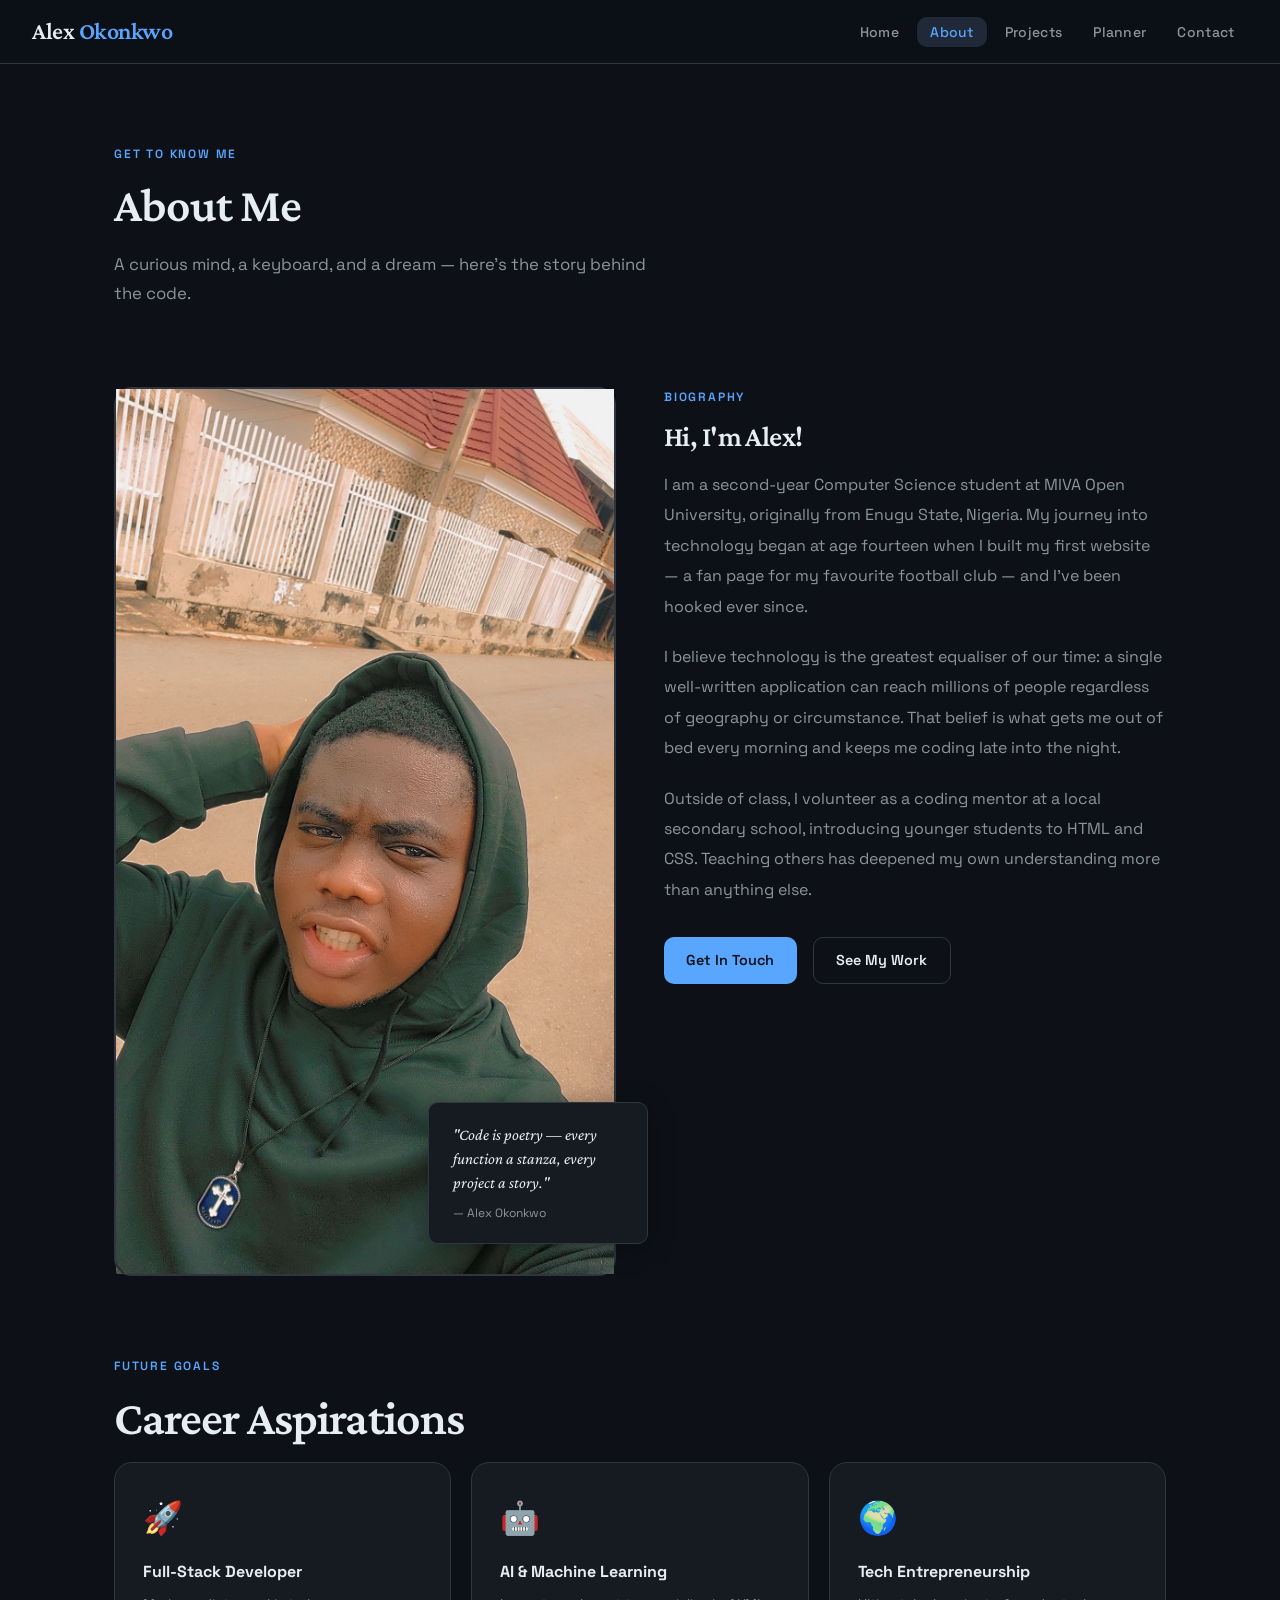
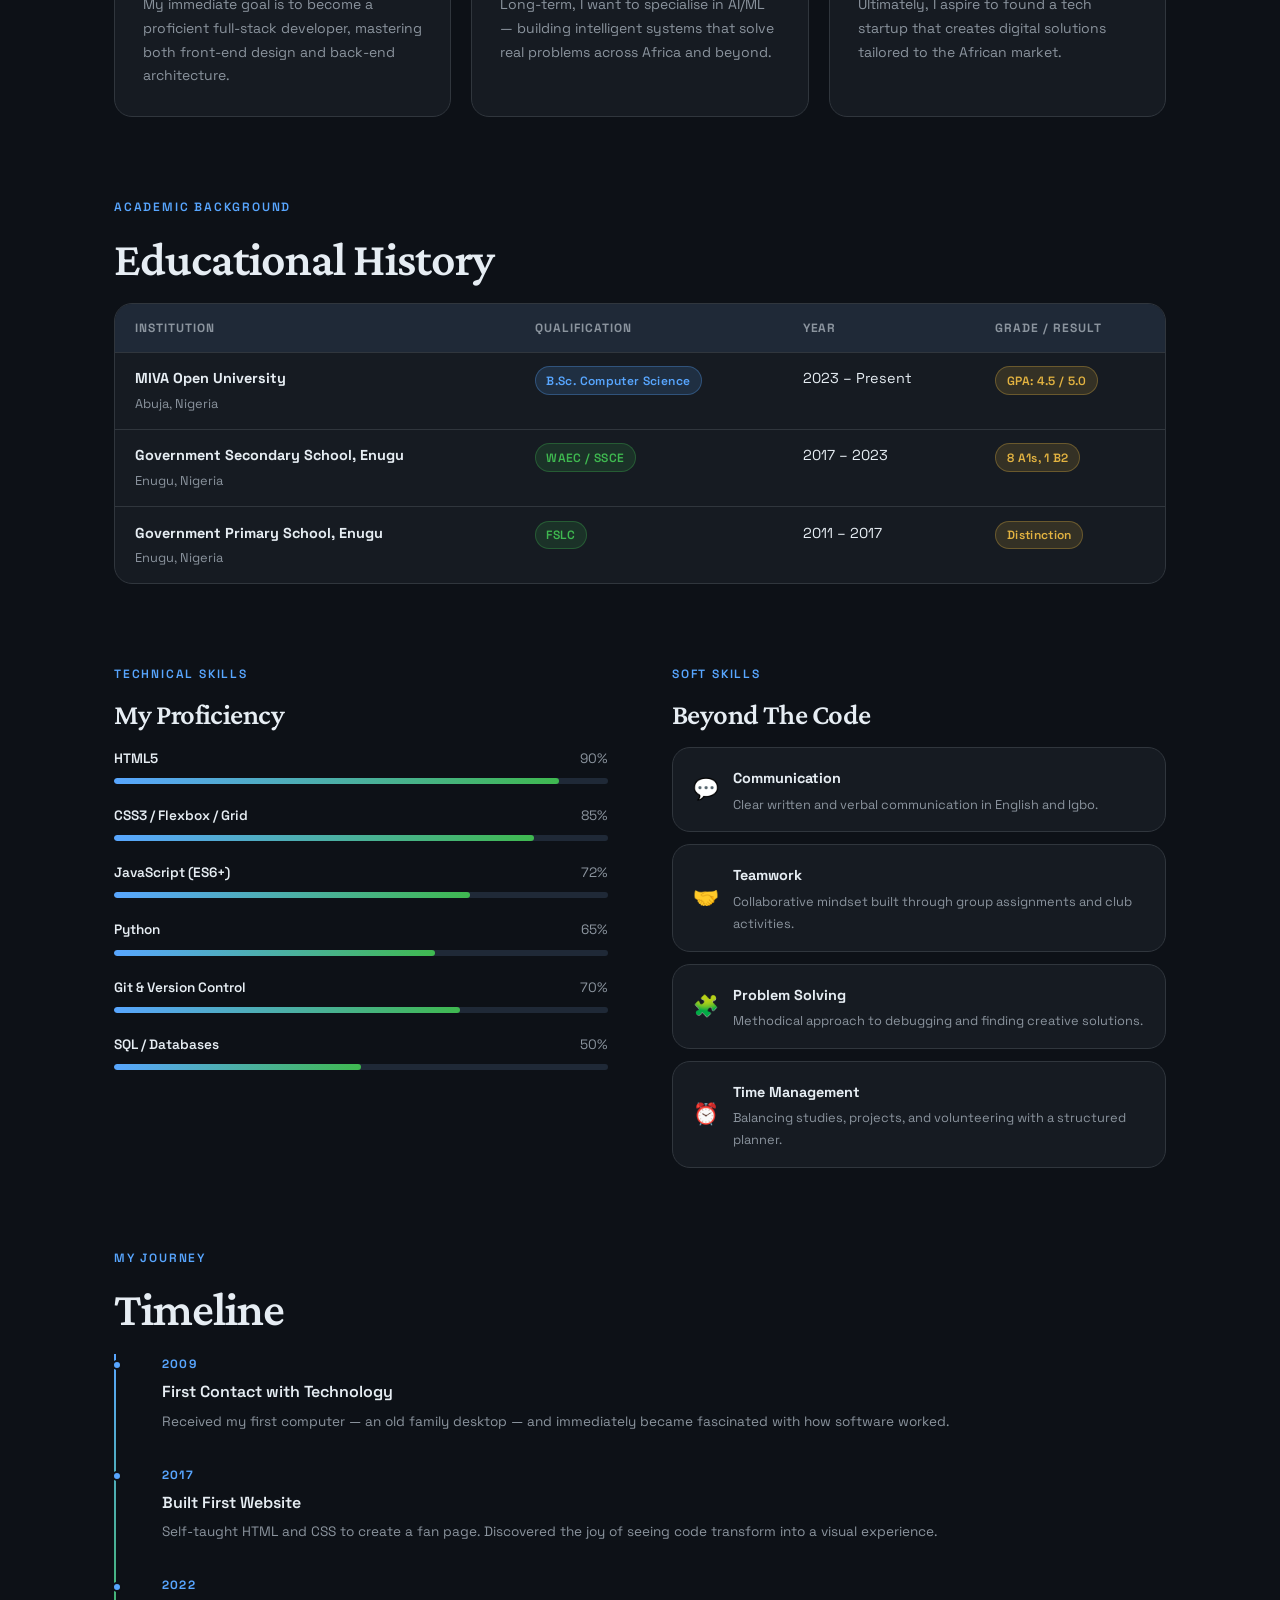
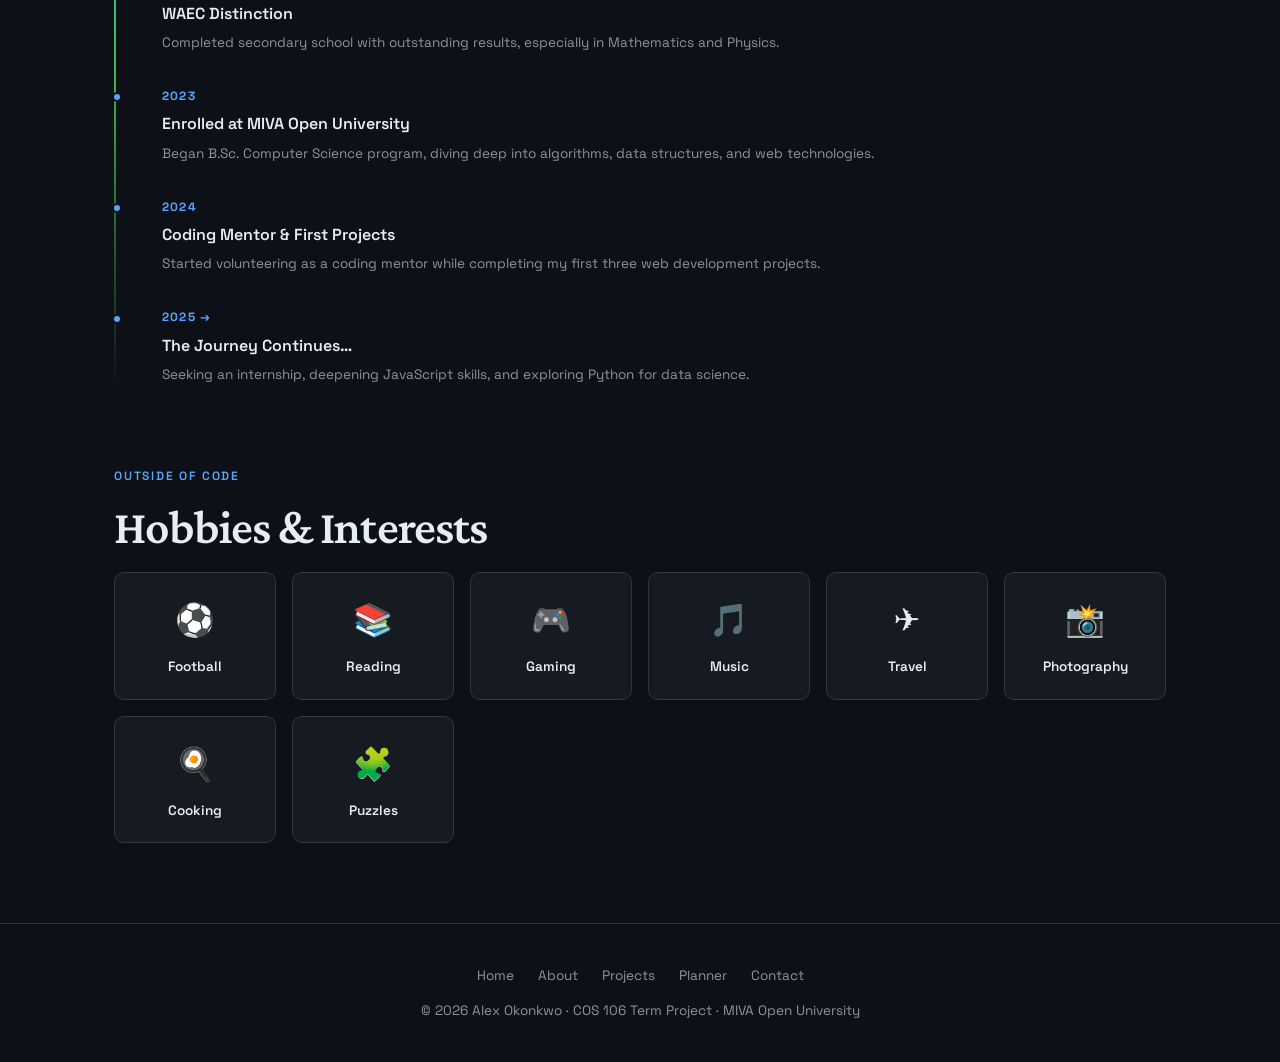
==== about.html @ 4e995a00 "Add files via upload" ====
<!DOCTYPE html>
<html lang="en">
<head>
  <meta charset="UTF-8" />
  <meta name="viewport" content="width=device-width, initial-scale=1.0" />
  <title>About Me — Alex Okonkwo</title>
  <link rel="stylesheet" href="css/style.css" />
</head>
<body>

  <!-- NAVIGATION -->
  <nav class="navbar">
    <a class="nav-logo" href="index.html">Alex <span>Okonkwo</span></a>
    <ul class="nav-links">
      <li><a href="index.html">Home</a></li>
      <li><a href="about.html">About</a></li>
      <li><a href="projects.html">Projects</a></li>
      <li><a href="planner.html">Planner</a></li>
      <li><a href="contact.html">Contact</a></li>
    </ul>
    <button class="hamburger" aria-label="Toggle menu">
      <span></span><span></span><span></span>
    </button>
  </nav>

  <main>
    <!-- HERO BANNER -->
    <section class="section" style="padding-bottom:2rem">
      <div class="container">
        <p class="section-label">Get To Know Me</p>
        <h1 class="section-title">About Me</h1>
        <p class="section-subtitle">
          A curious mind, a keyboard, and a dream — here's the story behind the code.
        </p>
      </div>
    </section>

    <!-- BIO + PHOTO -->
    <section class="section" style="padding-top:0">
      <div class="container">
        <div class="about-grid">
          <!-- Photo col -->
          <div class="about-photo-col">
            <div class="about-photo-placeholder" role="img" aria-label="Alex Okonkwo">
              <img src="profile.jpeg" alt="">
            </div>
            <div class="about-quote">
              <blockquote>
                "Code is poetry — every function a stanza, every project a story."
              </blockquote>
              <cite>— Alex Okonkwo</cite>
            </div>
          </div>

          <!-- Text col -->
          <div>
            <p class="section-label">Biography</p>
            <h2 class="section-title" style="font-size:1.8rem">Hi, I'm Alex!</h2>
            <p style="color:var(--muted);line-height:1.9;margin-bottom:1.25rem">
              I am a second-year Computer Science student at MIVA Open University, 
              originally from Enugu State, Nigeria. My journey into technology began at 
              age fourteen when I built my first website — a fan page for my favourite 
              football club — and I've been hooked ever since.
            </p>
            <p style="color:var(--muted);line-height:1.9;margin-bottom:1.25rem">
              I believe technology is the greatest equaliser of our time: a single 
              well-written application can reach millions of people regardless of 
              geography or circumstance. That belief is what gets me out of bed every 
              morning and keeps me coding late into the night.
            </p>
            <p style="color:var(--muted);line-height:1.9;margin-bottom:2rem">
              Outside of class, I volunteer as a coding mentor at a local secondary 
              school, introducing younger students to HTML and CSS. Teaching others has 
              deepened my own understanding more than anything else.
            </p>

            <div style="display:flex;gap:1rem;flex-wrap:wrap">
              <a href="contact.html" class="btn btn-primary">Get In Touch</a>
              <a href="projects.html" class="btn btn-outline">See My Work</a>
            </div>
          </div>
        </div>
      </div>
    </section>

    <!-- CAREER ASPIRATIONS -->
    <section class="section" style="padding-top:0">
      <div class="container">
        <p class="section-label">Future Goals</p>
        <h2 class="section-title">Career Aspirations</h2>
        <div style="display:grid;grid-template-columns:repeat(auto-fill,minmax(280px,1fr));gap:1.25rem">
          <div class="card">
            <div style="font-size:2rem;margin-bottom:0.75rem">🚀</div>
            <h3 style="font-size:1rem;font-weight:700;margin-bottom:0.5rem">Full-Stack Developer</h3>
            <p style="font-size:0.875rem;color:var(--muted)">
              My immediate goal is to become a proficient full-stack developer, 
              mastering both front-end design and back-end architecture.
            </p>
          </div>
          <div class="card">
            <div style="font-size:2rem;margin-bottom:0.75rem">🤖</div>
            <h3 style="font-size:1rem;font-weight:700;margin-bottom:0.5rem">AI & Machine Learning</h3>
            <p style="font-size:0.875rem;color:var(--muted)">
              Long-term, I want to specialise in AI/ML — building intelligent systems 
              that solve real problems across Africa and beyond.
            </p>
          </div>
          <div class="card">
            <div style="font-size:2rem;margin-bottom:0.75rem">🌍</div>
            <h3 style="font-size:1rem;font-weight:700;margin-bottom:0.5rem">Tech Entrepreneurship</h3>
            <p style="font-size:0.875rem;color:var(--muted)">
              Ultimately, I aspire to found a tech startup that creates 
              digital solutions tailored to the African market.
            </p>
          </div>
        </div>
      </div>
    </section>

    <!-- EDUCATION TABLE -->
    <section class="section" style="padding-top:0">
      <div class="container">
        <p class="section-label">Academic Background</p>
        <h2 class="section-title">Educational History</h2>
        <div style="background:var(--surface);border:1px solid var(--border);border-radius:var(--radius-lg);overflow:hidden">
          <table class="edu-table">
            <thead>
              <tr>
                <th>Institution</th>
                <th>Qualification</th>
                <th>Year</th>
                <th>Grade / Result</th>
              </tr>
            </thead>
            <tbody>
              <tr>
                <td>
                  <strong>MIVA Open University</strong><br>
                  <span style="font-size:0.8rem;color:var(--muted)">Abuja, Nigeria</span>
                </td>
                <td>
                  <span class="badge badge-blue">B.Sc. Computer Science</span>
                </td>
                <td>2023 – Present</td>
                <td>
                  <span class="badge badge-gold">GPA: 4.5 / 5.0</span>
                </td>
              </tr>
              <tr>
                <td>
                  <strong>Government Secondary School, Enugu</strong><br>
                  <span style="font-size:0.8rem;color:var(--muted)">Enugu, Nigeria</span>
                </td>
                <td>
                  <span class="badge badge-green">WAEC / SSCE</span>
                </td>
                <td>2017 – 2023</td>
                <td>
                  <span class="badge badge-gold">8 A1s, 1 B2</span>
                </td>
              </tr>
              <tr>
                <td>
                  <strong>Government Primary School, Enugu</strong><br>
                  <span style="font-size:0.8rem;color:var(--muted)">Enugu, Nigeria</span>
                </td>
                <td>
                  <span class="badge badge-green">FSLC</span>
                </td>
                <td>2011 – 2017</td>
                <td>
                  <span class="badge badge-gold">Distinction</span>
                </td>
              </tr>
            </tbody>
          </table>
        </div>
      </div>
    </section>

    <!-- SKILLS WITH BARS -->
    <section class="section" style="padding-top:0">
      <div class="container">
        <div style="display:grid;grid-template-columns:1fr 1fr;gap:4rem;align-items:start">
          <div>
            <p class="section-label">Technical Skills</p>
            <h2 class="section-title" style="font-size:1.8rem">My Proficiency</h2>
            <div class="skill-bar-list">
              <div class="skill-bar-item">
                <label>HTML5 <span>90%</span></label>
                <div class="bar-track"><div class="bar-fill" style="width:90%"></div></div>
              </div>
              <div class="skill-bar-item">
                <label>CSS3 / Flexbox / Grid <span>85%</span></label>
                <div class="bar-track"><div class="bar-fill" style="width:85%"></div></div>
              </div>
              <div class="skill-bar-item">
                <label>JavaScript (ES6+) <span>72%</span></label>
                <div class="bar-track"><div class="bar-fill" style="width:72%"></div></div>
              </div>
              <div class="skill-bar-item">
                <label>Python <span>65%</span></label>
                <div class="bar-track"><div class="bar-fill" style="width:65%"></div></div>
              </div>
              <div class="skill-bar-item">
                <label>Git & Version Control <span>70%</span></label>
                <div class="bar-track"><div class="bar-fill" style="width:70%"></div></div>
              </div>
              <div class="skill-bar-item">
                <label>SQL / Databases <span>50%</span></label>
                <div class="bar-track"><div class="bar-fill" style="width:50%"></div></div>
              </div>
            </div>
          </div>

          <!-- Soft Skills -->
          <div>
            <p class="section-label">Soft Skills</p>
            <h2 class="section-title" style="font-size:1.8rem">Beyond The Code</h2>
            <ul style="display:flex;flex-direction:column;gap:0.75rem">
              <li class="card" style="padding:1rem 1.25rem;display:flex;align-items:center;gap:0.85rem">
                <span style="font-size:1.3rem">💬</span>
                <div>
                  <strong style="font-size:0.9rem">Communication</strong>
                  <p style="font-size:0.8rem;color:var(--muted);margin-top:0.15rem">Clear written and verbal communication in English and Igbo.</p>
                </div>
              </li>
              <li class="card" style="padding:1rem 1.25rem;display:flex;align-items:center;gap:0.85rem">
                <span style="font-size:1.3rem">🤝</span>
                <div>
                  <strong style="font-size:0.9rem">Teamwork</strong>
                  <p style="font-size:0.8rem;color:var(--muted);margin-top:0.15rem">Collaborative mindset built through group assignments and club activities.</p>
                </div>
              </li>
              <li class="card" style="padding:1rem 1.25rem;display:flex;align-items:center;gap:0.85rem">
                <span style="font-size:1.3rem">🧩</span>
                <div>
                  <strong style="font-size:0.9rem">Problem Solving</strong>
                  <p style="font-size:0.8rem;color:var(--muted);margin-top:0.15rem">Methodical approach to debugging and finding creative solutions.</p>
                </div>
              </li>
              <li class="card" style="padding:1rem 1.25rem;display:flex;align-items:center;gap:0.85rem">
                <span style="font-size:1.3rem">⏰</span>
                <div>
                  <strong style="font-size:0.9rem">Time Management</strong>
                  <p style="font-size:0.8rem;color:var(--muted);margin-top:0.15rem">Balancing studies, projects, and volunteering with a structured planner.</p>
                </div>
              </li>
            </ul>
          </div>
        </div>
      </div>
    </section>

    <!-- TIMELINE -->
    <section class="section" style="padding-top:0">
      <div class="container">
        <p class="section-label">My Journey</p>
        <h2 class="section-title">Timeline</h2>
        <div class="timeline">
          <div class="timeline-item">
            <div class="timeline-year">2009</div>
            <div class="timeline-title">First Contact with Technology</div>
            <div class="timeline-sub">Received my first computer — an old family desktop — and immediately became fascinated with how software worked.</div>
          </div>
          <div class="timeline-item">
            <div class="timeline-year">2017</div>
            <div class="timeline-title">Built First Website</div>
            <div class="timeline-sub">Self-taught HTML and CSS to create a fan page. Discovered the joy of seeing code transform into a visual experience.</div>
          </div>
          <div class="timeline-item">
            <div class="timeline-year">2022</div>
            <div class="timeline-title">WAEC Distinction</div>
            <div class="timeline-sub">Completed secondary school with outstanding results, especially in Mathematics and Physics.</div>
          </div>
          <div class="timeline-item">
            <div class="timeline-year">2023</div>
            <div class="timeline-title">Enrolled at MIVA Open University</div>
            <div class="timeline-sub">Began B.Sc. Computer Science program, diving deep into algorithms, data structures, and web technologies.</div>
          </div>
          <div class="timeline-item">
            <div class="timeline-year">2024</div>
            <div class="timeline-title">Coding Mentor & First Projects</div>
            <div class="timeline-sub">Started volunteering as a coding mentor while completing my first three web development projects.</div>
          </div>
          <div class="timeline-item" style="padding-bottom:0">
            <div class="timeline-year">2025 →</div>
            <div class="timeline-title">The Journey Continues…</div>
            <div class="timeline-sub">Seeking an internship, deepening JavaScript skills, and exploring Python for data science.</div>
          </div>
        </div>
      </div>
    </section>

    <!-- HOBBIES -->
    <section class="section" style="padding-top:0">
      <div class="container">
        <p class="section-label">Outside of Code</p>
        <h2 class="section-title">Hobbies & Interests</h2>
        <div class="interests-grid">
          <div class="interest-card"><div class="icon">⚽</div><div class="name">Football</div></div>
          <div class="interest-card"><div class="icon">📚</div><div class="name">Reading</div></div>
          <div class="interest-card"><div class="icon">🎮</div><div class="name">Gaming</div></div>
          <div class="interest-card"><div class="icon">🎵</div><div class="name">Music</div></div>
          <div class="interest-card"><div class="icon">✈️</div><div class="name">Travel</div></div>
          <div class="interest-card"><div class="icon">📸</div><div class="name">Photography</div></div>
          <div class="interest-card"><div class="icon">🍳</div><div class="name">Cooking</div></div>
          <div class="interest-card"><div class="icon">🧩</div><div class="name">Puzzles</div></div>
        </div>
      </div>
    </section>
  </main>

  <footer>
    <div class="container">
      <div class="footer-inner">
        <div class="footer-links">
          <a href="index.html">Home</a>
          <a href="about.html">About</a>
          <a href="projects.html">Projects</a>
          <a href="planner.html">Planner</a>
          <a href="contact.html">Contact</a>
        </div>
        <p>© <span class="year"></span> Alex Okonkwo · COS 106 Term Project · MIVA Open University</p>
      </div>
    </div>
  </footer>

  <script src="js/main.js"></script>
</body>
</html>
---- css/style.css ----
/* =============================================
   ROOT VARIABLES & RESET
   ============================================= */
@import url('https://fonts.googleapis.com/css2?family=Space+Grotesk:wght@300;400;500;600;700&family=Crimson+Pro:ital,wght@0,300;0,400;0,600;1,400&display=swap');

:root {
  --bg:        #0D1117;
  --surface:   #161B22;
  --surface2:  #1F2937;
  --border:    #30363D;
  --accent:    #58A6FF;
  --accent2:   #3FB950;
  --gold:      #E3B341;
  --text:      #E6EDF3;
  --muted:     #8B949E;
  --danger:    #F85149;

  --ff-display: 'Crimson Pro', Georgia, serif;
  --ff-body:    'Space Grotesk', system-ui, sans-serif;

  --radius:    10px;
  --radius-lg: 18px;
  --shadow:    0 4px 24px rgba(0,0,0,0.4);
  --transition: 0.25s ease;
}

*, *::before, *::after { box-sizing: border-box; margin: 0; padding: 0; }

html { scroll-behavior: smooth; }

body {
  background: var(--bg);
  color: var(--text);
  font-family: var(--ff-body);
  font-size: 16px;
  line-height: 1.7;
  min-height: 100vh;
}

img { max-width: 100%; display: block; }
a { color: var(--accent); text-decoration: none; transition: color var(--transition); }
a:hover { color: var(--gold); }
ul { list-style: none; }

/* =============================================
   NAVIGATION
   ============================================= */
.navbar {
  position: fixed;
  top: 0; left: 0; right: 0;
  z-index: 1000;
  background: rgba(13, 17, 23, 0.92);
  backdrop-filter: blur(12px);
  border-bottom: 1px solid var(--border);
  padding: 0 2rem;
  height: 64px;
  display: flex;
  align-items: center;
  justify-content: space-between;
}

.nav-logo {
  font-family: var(--ff-display);
  font-size: 1.5rem;
  font-weight: 600;
  color: var(--text);
  letter-spacing: -0.02em;
}

.nav-logo span { color: var(--accent); }

.nav-links {
  display: flex;
  gap: 0.25rem;
  align-items: center;
}

.nav-links a {
  color: var(--muted);
  font-size: 0.875rem;
  font-weight: 500;
  padding: 0.4rem 0.85rem;
  border-radius: var(--radius);
  transition: all var(--transition);
  letter-spacing: 0.02em;
}

.nav-links a:hover,
.nav-links a.active {
  color: var(--text);
  background: var(--surface2);
}

.nav-links a.active { color: var(--accent); }

/* Hamburger */
.hamburger {
  display: none;
  flex-direction: column;
  gap: 5px;
  cursor: pointer;
  padding: 4px;
  background: none;
  border: none;
}

.hamburger span {
  display: block;
  width: 24px;
  height: 2px;
  background: var(--text);
  border-radius: 2px;
  transition: all var(--transition);
}

.hamburger.open span:nth-child(1) { transform: translateY(7px) rotate(45deg); }
.hamburger.open span:nth-child(2) { opacity: 0; }
.hamburger.open span:nth-child(3) { transform: translateY(-7px) rotate(-45deg); }

/* =============================================
   LAYOUT UTILITIES
   ============================================= */
main { padding-top: 64px; }

.container {
  max-width: 1100px;
  margin: 0 auto;
  padding: 0 1.5rem;
}

.section {
  padding: 5rem 0;
}

.section-label {
  font-size: 0.75rem;
  font-weight: 600;
  letter-spacing: 0.15em;
  text-transform: uppercase;
  color: var(--accent);
  margin-bottom: 0.75rem;
}

.section-title {
  font-family: var(--ff-display);
  font-size: clamp(2rem, 4vw, 3rem);
  font-weight: 600;
  line-height: 1.2;
  letter-spacing: -0.02em;
  color: var(--text);
  margin-bottom: 1rem;
}

.section-subtitle {
  color: var(--muted);
  font-size: 1.05rem;
  max-width: 560px;
  margin-bottom: 3rem;
}

/* Cards */
.card {
  background: var(--surface);
  border: 1px solid var(--border);
  border-radius: var(--radius-lg);
  padding: 1.75rem;
  transition: border-color var(--transition), transform var(--transition), box-shadow var(--transition);
}

.card:hover {
  border-color: var(--accent);
  transform: translateY(-3px);
  box-shadow: var(--shadow);
}

/* Buttons */
.btn {
  display: inline-flex;
  align-items: center;
  gap: 0.5rem;
  padding: 0.65rem 1.4rem;
  border-radius: var(--radius);
  font-family: var(--ff-body);
  font-size: 0.9rem;
  font-weight: 600;
  cursor: pointer;
  border: none;
  transition: all var(--transition);
  text-decoration: none;
}

.btn-primary {
  background: var(--accent);
  color: #0D1117;
}

.btn-primary:hover {
  background: #79B8FF;
  color: #0D1117;
  transform: translateY(-2px);
}

.btn-outline {
  background: transparent;
  color: var(--text);
  border: 1px solid var(--border);
}

.btn-outline:hover {
  border-color: var(--accent);
  color: var(--accent);
  transform: translateY(-2px);
}

/* Badges */
.badge {
  display: inline-block;
  padding: 0.2rem 0.65rem;
  border-radius: 99px;
  font-size: 0.75rem;
  font-weight: 600;
  letter-spacing: 0.03em;
}

.badge-blue { background: rgba(88,166,255,0.15); color: var(--accent); border: 1px solid rgba(88,166,255,0.3); }
.badge-green { background: rgba(63,185,80,0.15); color: var(--accent2); border: 1px solid rgba(63,185,80,0.3); }
.badge-gold { background: rgba(227,179,65,0.15); color: var(--gold); border: 1px solid rgba(227,179,65,0.3); }

/* =============================================
   HOME PAGE — HERO
   ============================================= */
.hero {
  min-height: calc(100vh - 64px);
  display: flex;
  align-items: center;
  position: relative;
  overflow: hidden;
}

.hero::before {
  content: '';
  position: absolute;
  top: -200px; right: -200px;
  width: 600px; height: 600px;
  background: radial-gradient(circle, rgba(88,166,255,0.08) 0%, transparent 70%);
  pointer-events: none;
}

.hero::after {
  content: '';
  position: absolute;
  bottom: -100px; left: -100px;
  width: 400px; height: 400px;
  background: radial-gradient(circle, rgba(63,185,80,0.06) 0%, transparent 70%);
  pointer-events: none;
}

.hero-inner {
  display: grid;
  grid-template-columns: 1fr 340px;
  gap: 4rem;
  align-items: center;
  width: 100%;
}

.hero-eyebrow {
  display: inline-flex;
  align-items: center;
  gap: 0.5rem;
  font-size: 0.8rem;
  font-weight: 600;
  letter-spacing: 0.1em;
  text-transform: uppercase;
  color: var(--accent2);
  margin-bottom: 1.25rem;
}

.hero-eyebrow::before {
  content: '';
  display: block;
  width: 20px; height: 2px;
  background: var(--accent2);
}

.hero h1 {
  font-family: var(--ff-display);
  font-size: clamp(2.8rem, 5.5vw, 4.5rem);
  font-weight: 600;
  line-height: 1.1;
  letter-spacing: -0.03em;
  margin-bottom: 1rem;
}

.hero h1 em {
  font-style: italic;
  color: var(--accent);
}

.hero-bio {
  color: var(--muted);
  font-size: 1.05rem;
  max-width: 480px;
  margin-bottom: 2rem;
  line-height: 1.8;
}

.hero-actions {
  display: flex;
  gap: 1rem;
  flex-wrap: wrap;
}

.hero-photo-wrap {
  position: relative;
}

.hero-photo {
  width: 100%;
  aspect-ratio: 3/4;
  object-fit: cover;
  border-radius: var(--radius-lg);
  border: 2px solid var(--border);
}

/* Placeholder avatar when no real photo */
.avatar-placeholder {
  width: 100%;
  aspect-ratio: 3/4;
  border-radius: var(--radius-lg);
  border: 2px solid var(--border);
  background: var(--surface);
  display: flex;
  flex-direction: column;
  align-items: center;
  justify-content: center;
  gap: 1rem;
  color: var(--muted);
  font-size: 0.85rem;
}

.avatar-placeholder svg {
  width: 80px; height: 80px;
  opacity: 0.4;
}

.hero-photo-badge {
  position: absolute;
  bottom: -1rem; left: -1rem;
  background: var(--surface);
  border: 1px solid var(--border);
  border-radius: var(--radius-lg);
  padding: 1rem 1.25rem;
  display: flex;
  align-items: center;
  gap: 0.75rem;
  box-shadow: var(--shadow);
}

.hero-photo-badge .stat-num {
  font-size: 1.4rem;
  font-weight: 700;
  color: var(--text);
  line-height: 1;
}

.hero-photo-badge .stat-label {
  font-size: 0.72rem;
  color: var(--muted);
  text-transform: uppercase;
  letter-spacing: 0.05em;
}

/* Stats row */
.hero-stats {
  display: flex;
  gap: 2.5rem;
  margin-top: 2.5rem;
  padding-top: 2.5rem;
  border-top: 1px solid var(--border);
}

.stat { display: flex; flex-direction: column; }
.stat-num { font-size: 1.8rem; font-weight: 700; color: var(--text); line-height: 1; }
.stat-label { font-size: 0.78rem; color: var(--muted); margin-top: 0.25rem; }

/* Scroll indicator */
.scroll-hint {
  position: absolute;
  bottom: 2rem;
  left: 50%;
  transform: translateX(-50%);
  display: flex;
  flex-direction: column;
  align-items: center;
  gap: 0.5rem;
  color: var(--muted);
  font-size: 0.72rem;
  letter-spacing: 0.1em;
  text-transform: uppercase;
  animation: bounce 2s ease-in-out infinite;
}

.scroll-hint::after {
  content: '';
  display: block;
  width: 1px; height: 40px;
  background: linear-gradient(to bottom, var(--muted), transparent);
}

@keyframes bounce {
  0%, 100% { transform: translateX(-50%) translateY(0); }
  50% { transform: translateX(-50%) translateY(6px); }
}

/* Skills preview on home */
.skills-grid {
  display: grid;
  grid-template-columns: repeat(auto-fill, minmax(140px, 1fr));
  gap: 1rem;
}

.skill-chip {
  background: var(--surface);
  border: 1px solid var(--border);
  border-radius: var(--radius);
  padding: 1rem;
  text-align: center;
  transition: all var(--transition);
}

.skill-chip:hover {
  border-color: var(--accent);
  background: var(--surface2);
}

.skill-chip .skill-icon { font-size: 1.6rem; margin-bottom: 0.5rem; }
.skill-chip .skill-name { font-size: 0.8rem; font-weight: 600; color: var(--text); }
.skill-chip .skill-level { font-size: 0.7rem; color: var(--muted); margin-top: 0.2rem; }

/* Progress bars */
.skill-bar-list { display: flex; flex-direction: column; gap: 1.25rem; }

.skill-bar-item label {
  display: flex;
  justify-content: space-between;
  font-size: 0.85rem;
  font-weight: 600;
  margin-bottom: 0.5rem;
  color: var(--text);
}

.skill-bar-item label span { color: var(--muted); font-weight: 400; }

.bar-track {
  height: 6px;
  background: var(--surface2);
  border-radius: 99px;
  overflow: hidden;
}

.bar-fill {
  height: 100%;
  border-radius: 99px;
  background: linear-gradient(90deg, var(--accent), var(--accent2));
  transform-origin: left;
  animation: growBar 1.2s ease forwards;
}

@keyframes growBar {
  from { transform: scaleX(0); }
  to { transform: scaleX(1); }
}

/* =============================================
   ABOUT PAGE
   ============================================= */
.about-grid {
  display: grid;
  grid-template-columns: 1fr 1fr;
  gap: 3rem;
  align-items: start;
}

.about-photo-col { position: relative; }

.about-photo {
  width: 100%;
  border-radius: var(--radius-lg);
  border: 2px solid var(--border);
  object-fit: cover;
  aspect-ratio: 4/5;
}

.about-photo-placeholder {
  width: 100%;
  aspect-ratio: 4/5;
  border-radius: var(--radius-lg);
  border: 2px solid var(--border);
  background: var(--surface);
  display: flex;
  flex-direction: column;
  align-items: center;
  justify-content: center;
  gap: 0.75rem;
  color: var(--muted);
  font-size: 0.85rem;
}

.about-quote {
  position: absolute;
  bottom: 2rem; right: -2rem;
  background: var(--surface);
  border: 1px solid var(--border);
  border-radius: var(--radius);
  padding: 1.25rem 1.5rem;
  max-width: 220px;
  box-shadow: var(--shadow);
}

.about-quote blockquote {
  font-family: var(--ff-display);
  font-style: italic;
  font-size: 1rem;
  color: var(--text);
  line-height: 1.5;
}

.about-quote cite {
  display: block;
  font-size: 0.75rem;
  color: var(--muted);
  margin-top: 0.5rem;
  font-style: normal;
}

/* Timeline */
.timeline { position: relative; padding-left: 1.5rem; }

.timeline::before {
  content: '';
  position: absolute;
  left: 0; top: 0; bottom: 0;
  width: 2px;
  background: linear-gradient(to bottom, var(--accent), var(--accent2), transparent);
}

.timeline-item {
  position: relative;
  padding-bottom: 2rem;
  padding-left: 1.5rem;
}

.timeline-item::before {
  content: '';
  position: absolute;
  left: -1.6rem; top: 0.4rem;
  width: 10px; height: 10px;
  background: var(--accent);
  border-radius: 50%;
  border: 2px solid var(--bg);
}

.timeline-year {
  font-size: 0.75rem;
  font-weight: 700;
  letter-spacing: 0.1em;
  color: var(--accent);
  text-transform: uppercase;
  margin-bottom: 0.25rem;
}

.timeline-title {
  font-weight: 600;
  color: var(--text);
  margin-bottom: 0.25rem;
}

.timeline-sub {
  font-size: 0.85rem;
  color: var(--muted);
}

/* Interests */
.interests-grid {
  display: grid;
  grid-template-columns: repeat(auto-fill, minmax(160px, 1fr));
  gap: 1rem;
}

.interest-card {
  background: var(--surface);
  border: 1px solid var(--border);
  border-radius: var(--radius);
  padding: 1.25rem;
  text-align: center;
  transition: all var(--transition);
}

.interest-card:hover {
  border-color: var(--gold);
  transform: translateY(-2px);
}

.interest-card .icon { font-size: 2rem; margin-bottom: 0.5rem; }
.interest-card .name { font-size: 0.85rem; font-weight: 600; }

/* =============================================
   PROJECTS PAGE
   ============================================= */
.projects-grid {
  display: grid;
  grid-template-columns: repeat(auto-fill, minmax(320px, 1fr));
  gap: 1.5rem;
}

.project-card {
  background: var(--surface);
  border: 1px solid var(--border);
  border-radius: var(--radius-lg);
  overflow: hidden;
  display: flex;
  flex-direction: column;
  transition: all var(--transition);
}

.project-card:hover {
  border-color: var(--accent);
  transform: translateY(-4px);
  box-shadow: 0 12px 40px rgba(0,0,0,0.4);
}

.project-img {
  width: 100%;
  height: 200px;
  object-fit: cover;
  background: var(--surface2);
  display: flex;
  align-items: center;
  justify-content: center;
  font-size: 3rem;
  color: var(--muted);
}

.project-img-placeholder {
  width: 100%;
  height: 200px;
  background: linear-gradient(135deg, var(--surface2) 0%, var(--surface) 100%);
  display: flex;
  flex-direction: column;
  align-items: center;
  justify-content: center;
  font-size: 3rem;
  gap: 0.5rem;
}

.project-body { padding: 1.5rem; flex: 1; display: flex; flex-direction: column; }

.project-tags { display: flex; gap: 0.5rem; flex-wrap: wrap; margin-bottom: 0.75rem; }

.project-title {
  font-size: 1.1rem;
  font-weight: 700;
  color: var(--text);
  margin-bottom: 0.5rem;
}

.project-desc {
  font-size: 0.875rem;
  color: var(--muted);
  line-height: 1.7;
  flex: 1;
  margin-bottom: 1.25rem;
}

.project-links { display: flex; gap: 0.75rem; }

/* =============================================
   ACADEMIC PLANNER
   ============================================= */
.planner-wrap {
  max-width: 760px;
  margin: 0 auto;
}

.planner-input-row {
  display: grid;
  grid-template-columns: 1fr auto auto;
  gap: 0.75rem;
  margin-bottom: 2rem;
  background: var(--surface);
  border: 1px solid var(--border);
  border-radius: var(--radius-lg);
  padding: 1.25rem;
}

.planner-input-row input,
.planner-input-row select {
  background: var(--surface2);
  border: 1px solid var(--border);
  border-radius: var(--radius);
  padding: 0.65rem 1rem;
  color: var(--text);
  font-family: var(--ff-body);
  font-size: 0.9rem;
  transition: border-color var(--transition);
}

.planner-input-row input:focus,
.planner-input-row select:focus {
  outline: none;
  border-color: var(--accent);
}

.planner-input-row input { width: 100%; }

.planner-filters {
  display: flex;
  gap: 0.5rem;
  margin-bottom: 1.25rem;
  flex-wrap: wrap;
}

.filter-btn {
  padding: 0.4rem 1rem;
  border-radius: 99px;
  font-size: 0.8rem;
  font-weight: 600;
  cursor: pointer;
  border: 1px solid var(--border);
  background: transparent;
  color: var(--muted);
  transition: all var(--transition);
}

.filter-btn:hover { color: var(--text); border-color: var(--text); }
.filter-btn.active { background: var(--accent); color: #0D1117; border-color: var(--accent); }

.task-list { display: flex; flex-direction: column; gap: 0.75rem; }

.task-item {
  background: var(--surface);
  border: 1px solid var(--border);
  border-radius: var(--radius);
  padding: 1rem 1.25rem;
  display: flex;
  align-items: center;
  gap: 1rem;
  transition: all var(--transition);
  animation: slideIn 0.3s ease;
}

@keyframes slideIn {
  from { opacity: 0; transform: translateX(-20px); }
  to { opacity: 1; transform: translateX(0); }
}

.task-item.completed { opacity: 0.5; }
.task-item.completed .task-text { text-decoration: line-through; color: var(--muted); }

.task-check {
  width: 20px; height: 20px;
  border: 2px solid var(--border);
  border-radius: 50%;
  cursor: pointer;
  display: flex;
  align-items: center;
  justify-content: center;
  flex-shrink: 0;
  transition: all var(--transition);
  background: transparent;
}

.task-check:hover { border-color: var(--accent2); }
.task-check.checked { background: var(--accent2); border-color: var(--accent2); }
.task-check.checked::after { content: '✓'; color: #0D1117; font-size: 0.7rem; font-weight: 900; }

.task-content { flex: 1; }
.task-text { font-size: 0.9rem; font-weight: 500; color: var(--text); }
.task-meta { display: flex; gap: 0.5rem; margin-top: 0.25rem; }

.task-priority {
  font-size: 0.7rem;
  font-weight: 700;
  padding: 0.15rem 0.5rem;
  border-radius: 99px;
  text-transform: uppercase;
  letter-spacing: 0.05em;
}

.priority-high { background: rgba(248,81,73,0.15); color: var(--danger); }
.priority-medium { background: rgba(227,179,65,0.15); color: var(--gold); }
.priority-low { background: rgba(63,185,80,0.15); color: var(--accent2); }

.task-delete {
  background: none;
  border: none;
  color: var(--muted);
  cursor: pointer;
  font-size: 1.1rem;
  padding: 0.25rem;
  border-radius: var(--radius);
  transition: all var(--transition);
  line-height: 1;
}

.task-delete:hover { color: var(--danger); background: rgba(248,81,73,0.1); }

.planner-summary {
  display: grid;
  grid-template-columns: repeat(3, 1fr);
  gap: 1rem;
  margin-bottom: 2rem;
}

.summary-card {
  background: var(--surface);
  border: 1px solid var(--border);
  border-radius: var(--radius);
  padding: 1rem 1.25rem;
  text-align: center;
}

.summary-num { font-size: 1.8rem; font-weight: 700; line-height: 1; }
.summary-label { font-size: 0.75rem; color: var(--muted); margin-top: 0.25rem; }

.empty-state {
  text-align: center;
  padding: 3rem;
  color: var(--muted);
}

.empty-state .empty-icon { font-size: 3rem; margin-bottom: 1rem; }
.empty-state p { font-size: 0.9rem; }

/* =============================================
   CONTACT PAGE
   ============================================= */
.contact-grid {
  display: grid;
  grid-template-columns: 1fr 1.6fr;
  gap: 3rem;
  align-items: start;
}

.contact-info h3 {
  font-family: var(--ff-display);
  font-size: 1.5rem;
  margin-bottom: 0.5rem;
}

.contact-info p {
  color: var(--muted);
  font-size: 0.9rem;
  margin-bottom: 2rem;
  line-height: 1.8;
}

.contact-item {
  display: flex;
  align-items: center;
  gap: 1rem;
  padding: 1rem;
  background: var(--surface);
  border: 1px solid var(--border);
  border-radius: var(--radius);
  margin-bottom: 0.75rem;
  transition: all var(--transition);
}

.contact-item:hover { border-color: var(--accent); }

.contact-icon {
  width: 36px; height: 36px;
  background: rgba(88,166,255,0.1);
  border-radius: var(--radius);
  display: flex;
  align-items: center;
  justify-content: center;
  font-size: 1.1rem;
  flex-shrink: 0;
}

.contact-item-label { font-size: 0.7rem; color: var(--muted); text-transform: uppercase; letter-spacing: 0.08em; }
.contact-item-val { font-size: 0.9rem; font-weight: 500; }

/* Form */
.contact-form {
  background: var(--surface);
  border: 1px solid var(--border);
  border-radius: var(--radius-lg);
  padding: 2rem;
}

.form-group { margin-bottom: 1.25rem; }

.form-row { display: grid; grid-template-columns: 1fr 1fr; gap: 1.25rem; }

.form-group label {
  display: block;
  font-size: 0.8rem;
  font-weight: 600;
  letter-spacing: 0.05em;
  text-transform: uppercase;
  color: var(--muted);
  margin-bottom: 0.5rem;
}

.form-group input,
.form-group textarea {
  width: 100%;
  background: var(--surface2);
  border: 1px solid var(--border);
  border-radius: var(--radius);
  padding: 0.75rem 1rem;
  color: var(--text);
  font-family: var(--ff-body);
  font-size: 0.9rem;
  transition: border-color var(--transition), box-shadow var(--transition);
}

.form-group input:focus,
.form-group textarea:focus {
  outline: none;
  border-color: var(--accent);
  box-shadow: 0 0 0 3px rgba(88,166,255,0.12);
}

.form-group input.error,
.form-group textarea.error {
  border-color: var(--danger);
  box-shadow: 0 0 0 3px rgba(248,81,73,0.1);
}

.form-group textarea { resize: vertical; min-height: 130px; }

.field-error {
  display: block;
  font-size: 0.75rem;
  color: var(--danger);
  margin-top: 0.35rem;
  min-height: 1em;
}

.form-success {
  display: none;
  background: rgba(63,185,80,0.1);
  border: 1px solid rgba(63,185,80,0.3);
  border-radius: var(--radius);
  padding: 1rem 1.25rem;
  color: var(--accent2);
  font-size: 0.9rem;
  margin-top: 1rem;
  text-align: center;
}

.form-success.show { display: block; animation: fadeIn 0.4s ease; }

/* =============================================
   EDUCATION TABLE
   ============================================= */
.edu-table {
  width: 100%;
  border-collapse: collapse;
  font-size: 0.9rem;
}

.edu-table thead {
  background: var(--surface2);
}

.edu-table th {
  padding: 0.85rem 1.25rem;
  text-align: left;
  font-size: 0.75rem;
  font-weight: 700;
  letter-spacing: 0.08em;
  text-transform: uppercase;
  color: var(--muted);
  border-bottom: 1px solid var(--border);
}

.edu-table td {
  padding: 0.85rem 1.25rem;
  border-bottom: 1px solid var(--border);
  color: var(--text);
  vertical-align: top;
}

.edu-table tr:last-child td { border-bottom: none; }

.edu-table tr:hover td { background: var(--surface2); }

/* =============================================
   MEDIA / AUDIO
   ============================================= */
.media-section {
  background: var(--surface);
  border: 1px solid var(--border);
  border-radius: var(--radius-lg);
  padding: 2rem;
}

.media-section audio,
.media-section video {
  width: 100%;
  border-radius: var(--radius);
  margin-top: 0.75rem;
}

/* =============================================
   FOOTER
   ============================================= */
footer {
  border-top: 1px solid var(--border);
  padding: 2.5rem 0;
  text-align: center;
  color: var(--muted);
  font-size: 0.85rem;
}

footer .footer-inner {
  display: flex;
  flex-direction: column;
  align-items: center;
  gap: 0.75rem;
}

footer .footer-links {
  display: flex;
  gap: 1.5rem;
}

footer .footer-links a { color: var(--muted); font-size: 0.85rem; }
footer .footer-links a:hover { color: var(--accent); }

/* =============================================
   ANIMATIONS & UTILS
   ============================================= */
@keyframes fadeIn {
  from { opacity: 0; transform: translateY(10px); }
  to { opacity: 1; transform: translateY(0); }
}

.fade-in { animation: fadeIn 0.6s ease both; }
.fade-in-delay-1 { animation-delay: 0.1s; }
.fade-in-delay-2 { animation-delay: 0.2s; }
.fade-in-delay-3 { animation-delay: 0.3s; }

/* =============================================
   RESPONSIVE
   ============================================= */
@media (max-width: 768px) {
  .hamburger { display: flex; }

  .nav-links {
    position: fixed;
    top: 64px; left: 0; right: 0;
    background: var(--bg);
    border-bottom: 1px solid var(--border);
    flex-direction: column;
    padding: 1rem;
    gap: 0.25rem;
    display: none;
  }

  .nav-links.open { display: flex; }
  .nav-links a { width: 100%; padding: 0.75rem 1rem; }

  .hero-inner {
    grid-template-columns: 1fr;
    text-align: center;
  }

  .hero-photo-wrap { order: -1; max-width: 260px; margin: 0 auto; }
  .hero-bio { margin: 0 auto 2rem; }
  .hero-actions { justify-content: center; }
  .hero-stats { justify-content: center; }
  .hero-photo-badge { position: static; margin-top: 1rem; justify-content: center; }

  .about-grid { grid-template-columns: 1fr; }
  .about-quote { position: static; max-width: 100%; margin-top: 1rem; }

  .contact-grid { grid-template-columns: 1fr; }
  .form-row { grid-template-columns: 1fr; }

  .planner-input-row { grid-template-columns: 1fr; }
  .planner-summary { grid-template-columns: repeat(3,1fr); }

  .section { padding: 3rem 0; }

  .projects-grid { grid-template-columns: 1fr; }
}

@media (max-width: 480px) {
  .hero h1 { font-size: 2.4rem; }
  .planner-summary { grid-template-columns: 1fr; }
}

@media (prefers-reduced-motion: reduce) {
  *, *::before, *::after {
    animation-duration: 0.01ms !important;
    transition-duration: 0.01ms !important;
  }
}
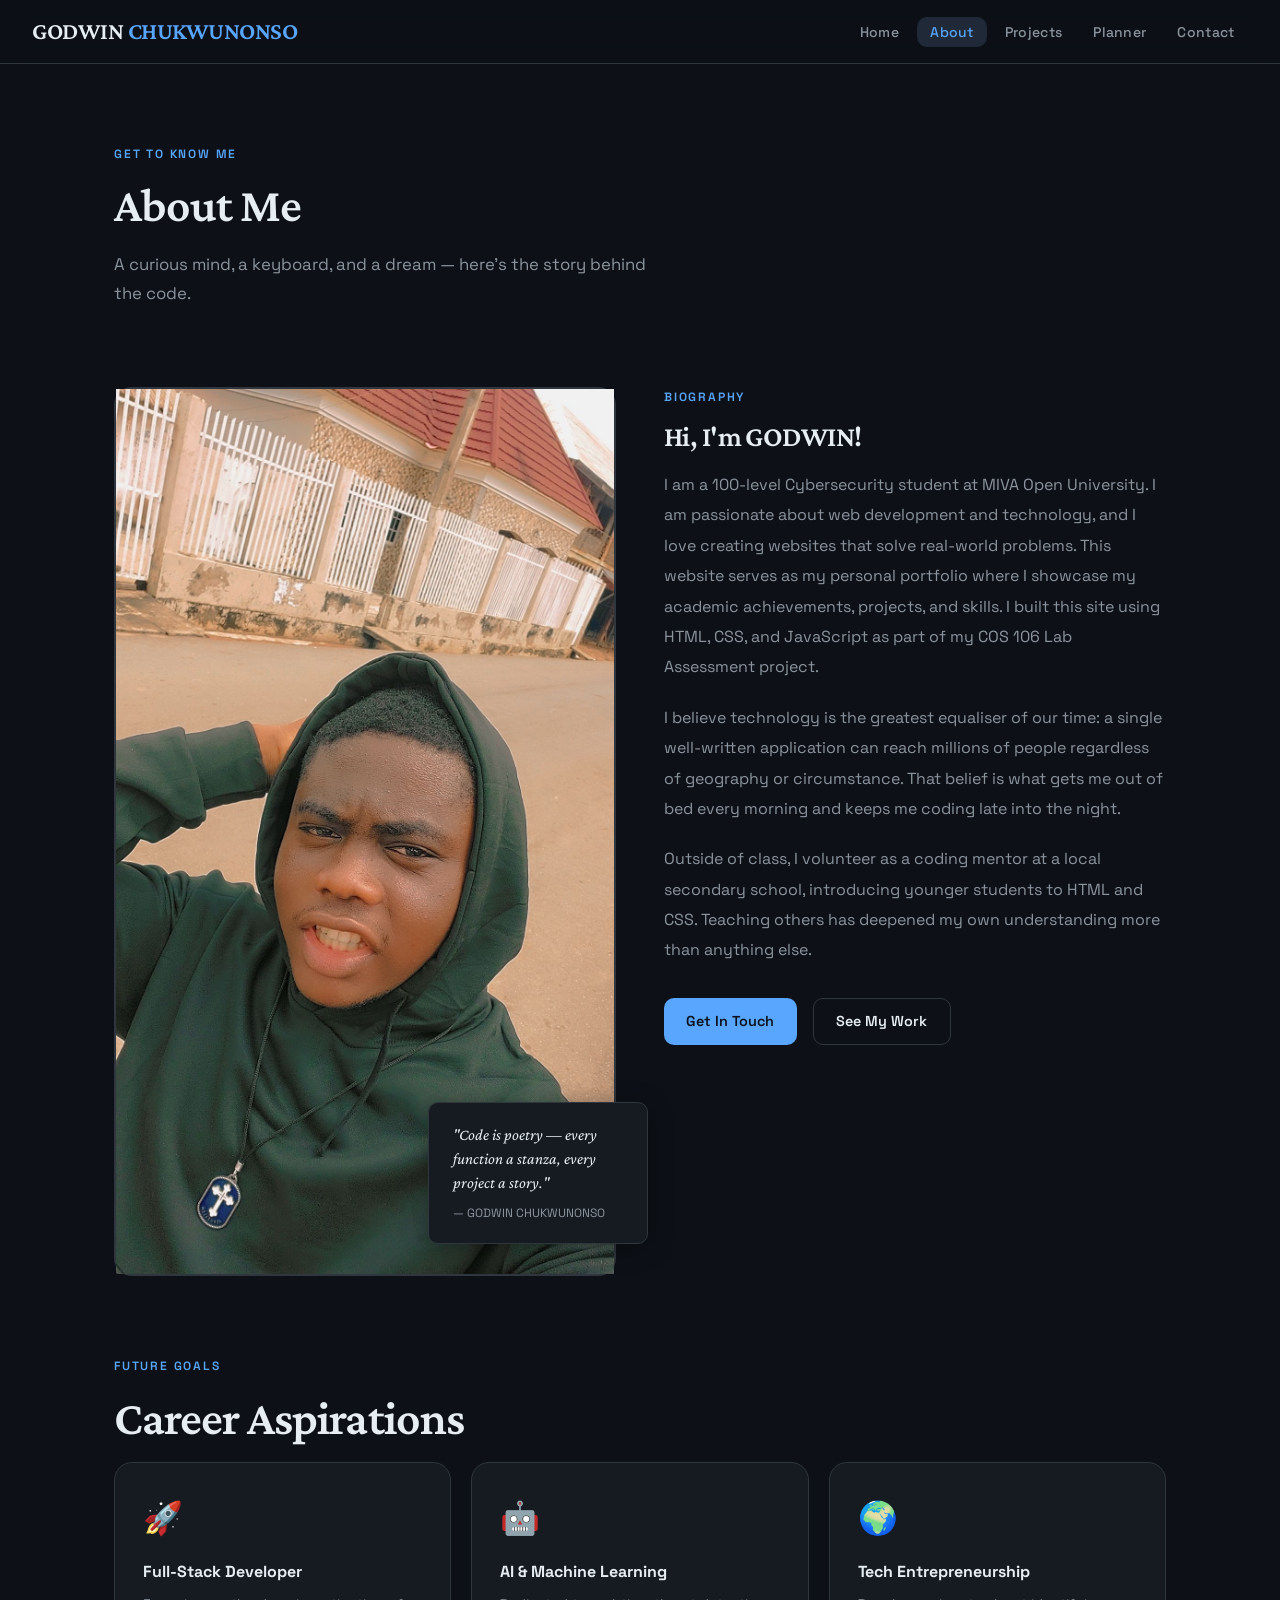
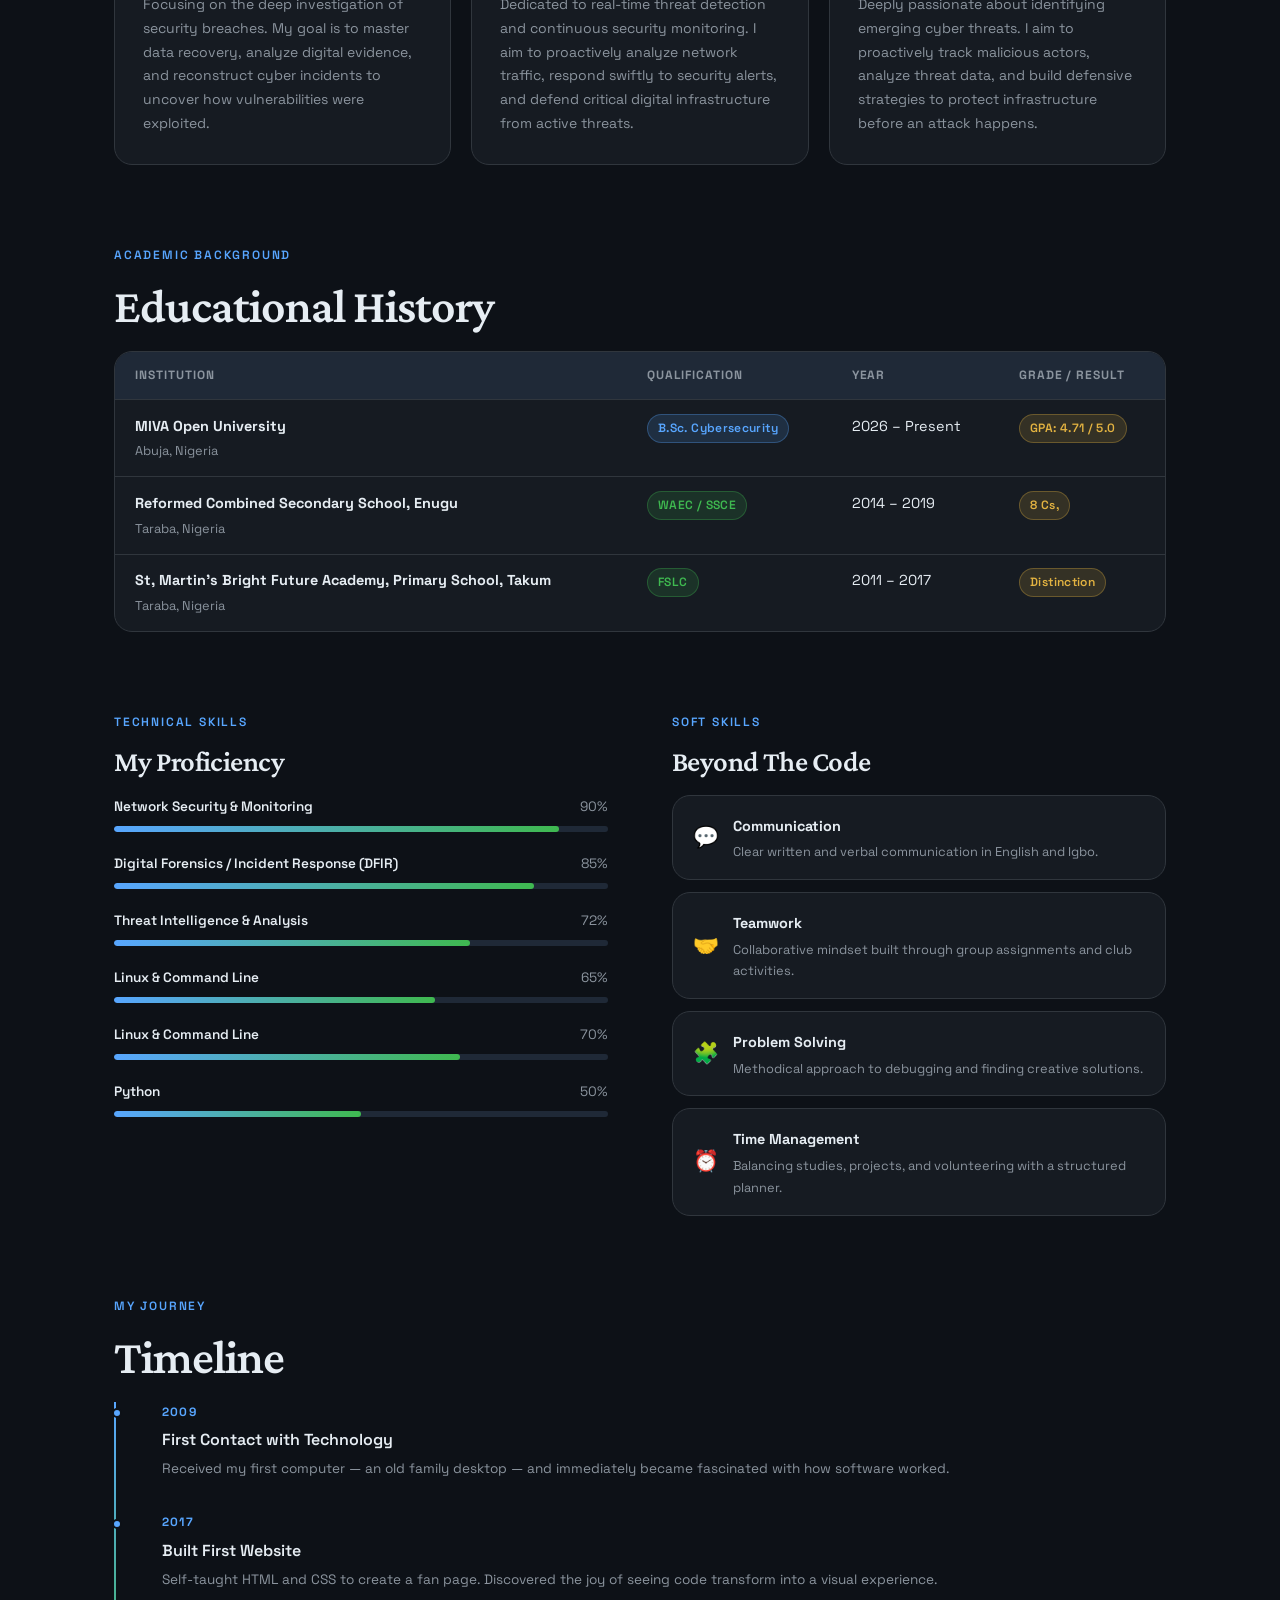
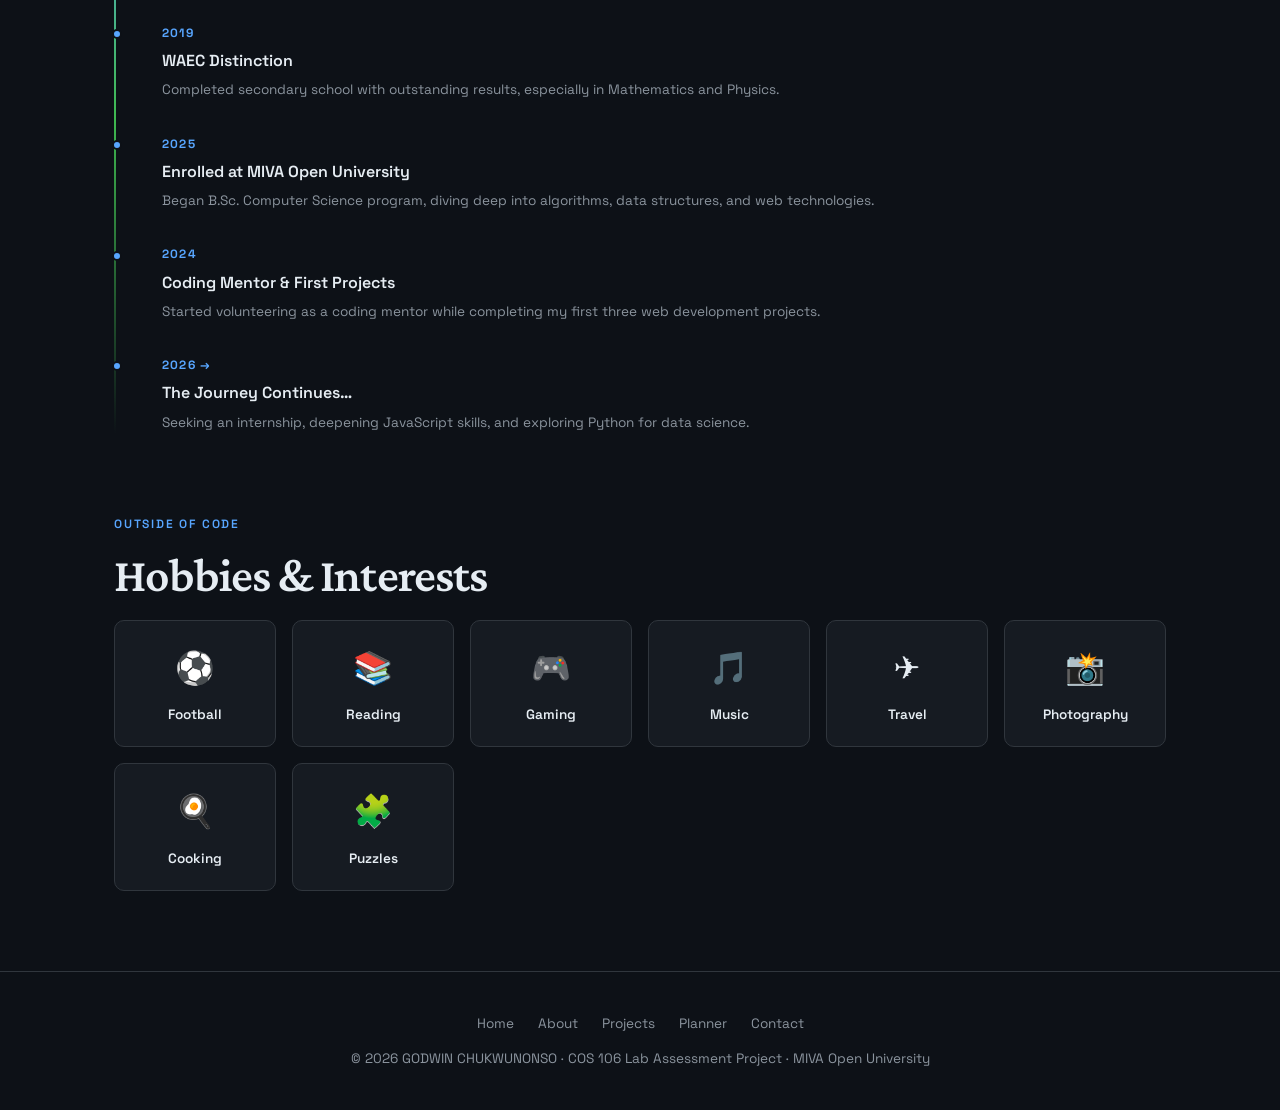
==== commit 07fef8f8: "Update about.html" ====
--- a/about.html
+++ b/about.html
@@ -3,14 +3,14 @@
 <head>
   <meta charset="UTF-8" />
   <meta name="viewport" content="width=device-width, initial-scale=1.0" />
-  <title>About Me — Alex Okonkwo</title>
+  <title>About Me — GODWIN CHUKWUNONSO</title>
   <link rel="stylesheet" href="css/style.css" />
 </head>
 <body>
 
   <!-- NAVIGATION -->
   <nav class="navbar">
-    <a class="nav-logo" href="index.html">Alex <span>Okonkwo</span></a>
+    <a class="nav-logo" href="index.html">GODWIN <span>CHUKWUNONSO</span></a>
     <ul class="nav-links">
       <li><a href="index.html">Home</a></li>
       <li><a href="about.html">About</a></li>
@@ -41,26 +41,25 @@
         <div class="about-grid">
           <!-- Photo col -->
           <div class="about-photo-col">
-            <div class="about-photo-placeholder" role="img" aria-label="Alex Okonkwo">
+            <div class="about-photo-placeholder" role="img" aria-label="GODWIN CHUKWUNONSO">
               <img src="profile.jpeg" alt="">
             </div>
             <div class="about-quote">
               <blockquote>
                 "Code is poetry — every function a stanza, every project a story."
               </blockquote>
-              <cite>— Alex Okonkwo</cite>
+              <cite>— GODWIN CHUKWUNONSO</cite>
             </div>
           </div>
 
           <!-- Text col -->
           <div>
             <p class="section-label">Biography</p>
-            <h2 class="section-title" style="font-size:1.8rem">Hi, I'm Alex!</h2>
+            <h2 class="section-title" style="font-size:1.8rem">Hi, I'm GODWIN!</h2>
             <p style="color:var(--muted);line-height:1.9;margin-bottom:1.25rem">
-              I am a second-year Computer Science student at MIVA Open University, 
-              originally from Enugu State, Nigeria. My journey into technology began at 
-              age fourteen when I built my first website — a fan page for my favourite 
-              football club — and I've been hooked ever since.
+              I am a 100-level Cybersecurity student at MIVA Open University. I am passionate about web development and technology, and I love creating websites that solve real-world problems.
+
+This website serves as my personal portfolio where I showcase my academic achievements, projects, and skills. I built this site using HTML, CSS, and JavaScript as part of my COS 106 Lab Assessment project.
             </p>
             <p style="color:var(--muted);line-height:1.9;margin-bottom:1.25rem">
               I believe technology is the greatest equaliser of our time: a single 
@@ -93,24 +92,21 @@
             <div style="font-size:2rem;margin-bottom:0.75rem">🚀</div>
             <h3 style="font-size:1rem;font-weight:700;margin-bottom:0.5rem">Full-Stack Developer</h3>
             <p style="font-size:0.875rem;color:var(--muted)">
-              My immediate goal is to become a proficient full-stack developer, 
-              mastering both front-end design and back-end architecture.
+              Focusing on the deep investigation of security breaches. My goal is to master data recovery, analyze digital evidence, and reconstruct cyber incidents to uncover how vulnerabilities were exploited.
             </p>
           </div>
           <div class="card">
             <div style="font-size:2rem;margin-bottom:0.75rem">🤖</div>
             <h3 style="font-size:1rem;font-weight:700;margin-bottom:0.5rem">AI & Machine Learning</h3>
             <p style="font-size:0.875rem;color:var(--muted)">
-              Long-term, I want to specialise in AI/ML — building intelligent systems 
-              that solve real problems across Africa and beyond.
+              Dedicated to real-time threat detection and continuous security monitoring. I aim to proactively analyze network traffic, respond swiftly to security alerts, and defend critical digital infrastructure from active threats.
             </p>
           </div>
           <div class="card">
             <div style="font-size:2rem;margin-bottom:0.75rem">🌍</div>
             <h3 style="font-size:1rem;font-weight:700;margin-bottom:0.5rem">Tech Entrepreneurship</h3>
             <p style="font-size:0.875rem;color:var(--muted)">
-              Ultimately, I aspire to found a tech startup that creates 
-              digital solutions tailored to the African market.
+              Deeply passionate about identifying emerging cyber threats. I aim to proactively track malicious actors, analyze threat data, and build defensive strategies to protect infrastructure before an attack happens.
             </p>
           </div>
         </div>
@@ -139,30 +135,30 @@
                   <span style="font-size:0.8rem;color:var(--muted)">Abuja, Nigeria</span>
                 </td>
                 <td>
-                  <span class="badge badge-blue">B.Sc. Computer Science</span>
-                </td>
-                <td>2023 – Present</td>
-                <td>
-                  <span class="badge badge-gold">GPA: 4.5 / 5.0</span>
+                  <span class="badge badge-blue">B.Sc. Cybersecurity</span>
+                </td>
+                <td>2026 – Present</td>
+                <td>
+                  <span class="badge badge-gold">GPA: 4.71 / 5.0</span>
                 </td>
               </tr>
               <tr>
                 <td>
-                  <strong>Government Secondary School, Enugu</strong><br>
-                  <span style="font-size:0.8rem;color:var(--muted)">Enugu, Nigeria</span>
+                  <strong>Reformed Combined Secondary School, Enugu</strong><br>
+                  <span style="font-size:0.8rem;color:var(--muted)">Taraba, Nigeria</span>
                 </td>
                 <td>
                   <span class="badge badge-green">WAEC / SSCE</span>
                 </td>
-                <td>2017 – 2023</td>
-                <td>
-                  <span class="badge badge-gold">8 A1s, 1 B2</span>
+                <td>2014 – 2019</td>
+                <td>
+                  <span class="badge badge-gold">8 Cs,</span>
                 </td>
               </tr>
               <tr>
                 <td>
-                  <strong>Government Primary School, Enugu</strong><br>
-                  <span style="font-size:0.8rem;color:var(--muted)">Enugu, Nigeria</span>
+                  <strong>St, Martin's Bright Future Academy, Primary School, Takum</strong><br>
+                  <span style="font-size:0.8rem;color:var(--muted)">Taraba, Nigeria</span>
                 </td>
                 <td>
                   <span class="badge badge-green">FSLC</span>
@@ -187,27 +183,27 @@
             <h2 class="section-title" style="font-size:1.8rem">My Proficiency</h2>
             <div class="skill-bar-list">
               <div class="skill-bar-item">
-                <label>HTML5 <span>90%</span></label>
+                <label>Network Security & Monitoring <span>90%</span></label>
                 <div class="bar-track"><div class="bar-fill" style="width:90%"></div></div>
               </div>
               <div class="skill-bar-item">
-                <label>CSS3 / Flexbox / Grid <span>85%</span></label>
+                <label>Digital Forensics / Incident Response (DFIR)<span>85%</span></label>
                 <div class="bar-track"><div class="bar-fill" style="width:85%"></div></div>
               </div>
               <div class="skill-bar-item">
-                <label>JavaScript (ES6+) <span>72%</span></label>
+                <label>Threat Intelligence & Analysis<span>72%</span></label>
                 <div class="bar-track"><div class="bar-fill" style="width:72%"></div></div>
               </div>
               <div class="skill-bar-item">
-                <label>Python <span>65%</span></label>
+                <label>Linux & Command Line<span>65%</span></label>
                 <div class="bar-track"><div class="bar-fill" style="width:65%"></div></div>
               </div>
               <div class="skill-bar-item">
-                <label>Git & Version Control <span>70%</span></label>
+                <label>Linux & Command Line <span>70%</span></label>
                 <div class="bar-track"><div class="bar-fill" style="width:70%"></div></div>
               </div>
               <div class="skill-bar-item">
-                <label>SQL / Databases <span>50%</span></label>
+                <label>Python <span>50%</span></label>
                 <div class="bar-track"><div class="bar-fill" style="width:50%"></div></div>
               </div>
             </div>
@@ -269,12 +265,12 @@
             <div class="timeline-sub">Self-taught HTML and CSS to create a fan page. Discovered the joy of seeing code transform into a visual experience.</div>
           </div>
           <div class="timeline-item">
-            <div class="timeline-year">2022</div>
+            <div class="timeline-year">2019</div>
             <div class="timeline-title">WAEC Distinction</div>
             <div class="timeline-sub">Completed secondary school with outstanding results, especially in Mathematics and Physics.</div>
           </div>
           <div class="timeline-item">
-            <div class="timeline-year">2023</div>
+            <div class="timeline-year">2025</div>
             <div class="timeline-title">Enrolled at MIVA Open University</div>
             <div class="timeline-sub">Began B.Sc. Computer Science program, diving deep into algorithms, data structures, and web technologies.</div>
           </div>
@@ -284,7 +280,7 @@
             <div class="timeline-sub">Started volunteering as a coding mentor while completing my first three web development projects.</div>
           </div>
           <div class="timeline-item" style="padding-bottom:0">
-            <div class="timeline-year">2025 →</div>
+            <div class="timeline-year">2026 →</div>
             <div class="timeline-title">The Journey Continues…</div>
             <div class="timeline-sub">Seeking an internship, deepening JavaScript skills, and exploring Python for data science.</div>
           </div>
@@ -321,7 +317,7 @@
           <a href="planner.html">Planner</a>
           <a href="contact.html">Contact</a>
         </div>
-        <p>© <span class="year"></span> Alex Okonkwo · COS 106 Term Project · MIVA Open University</p>
+        <p>© <span class="year"></span> GODWIN CHUKWUNONSO · COS 106 Lab Assessment Project · MIVA Open University</p>
       </div>
     </div>
   </footer>
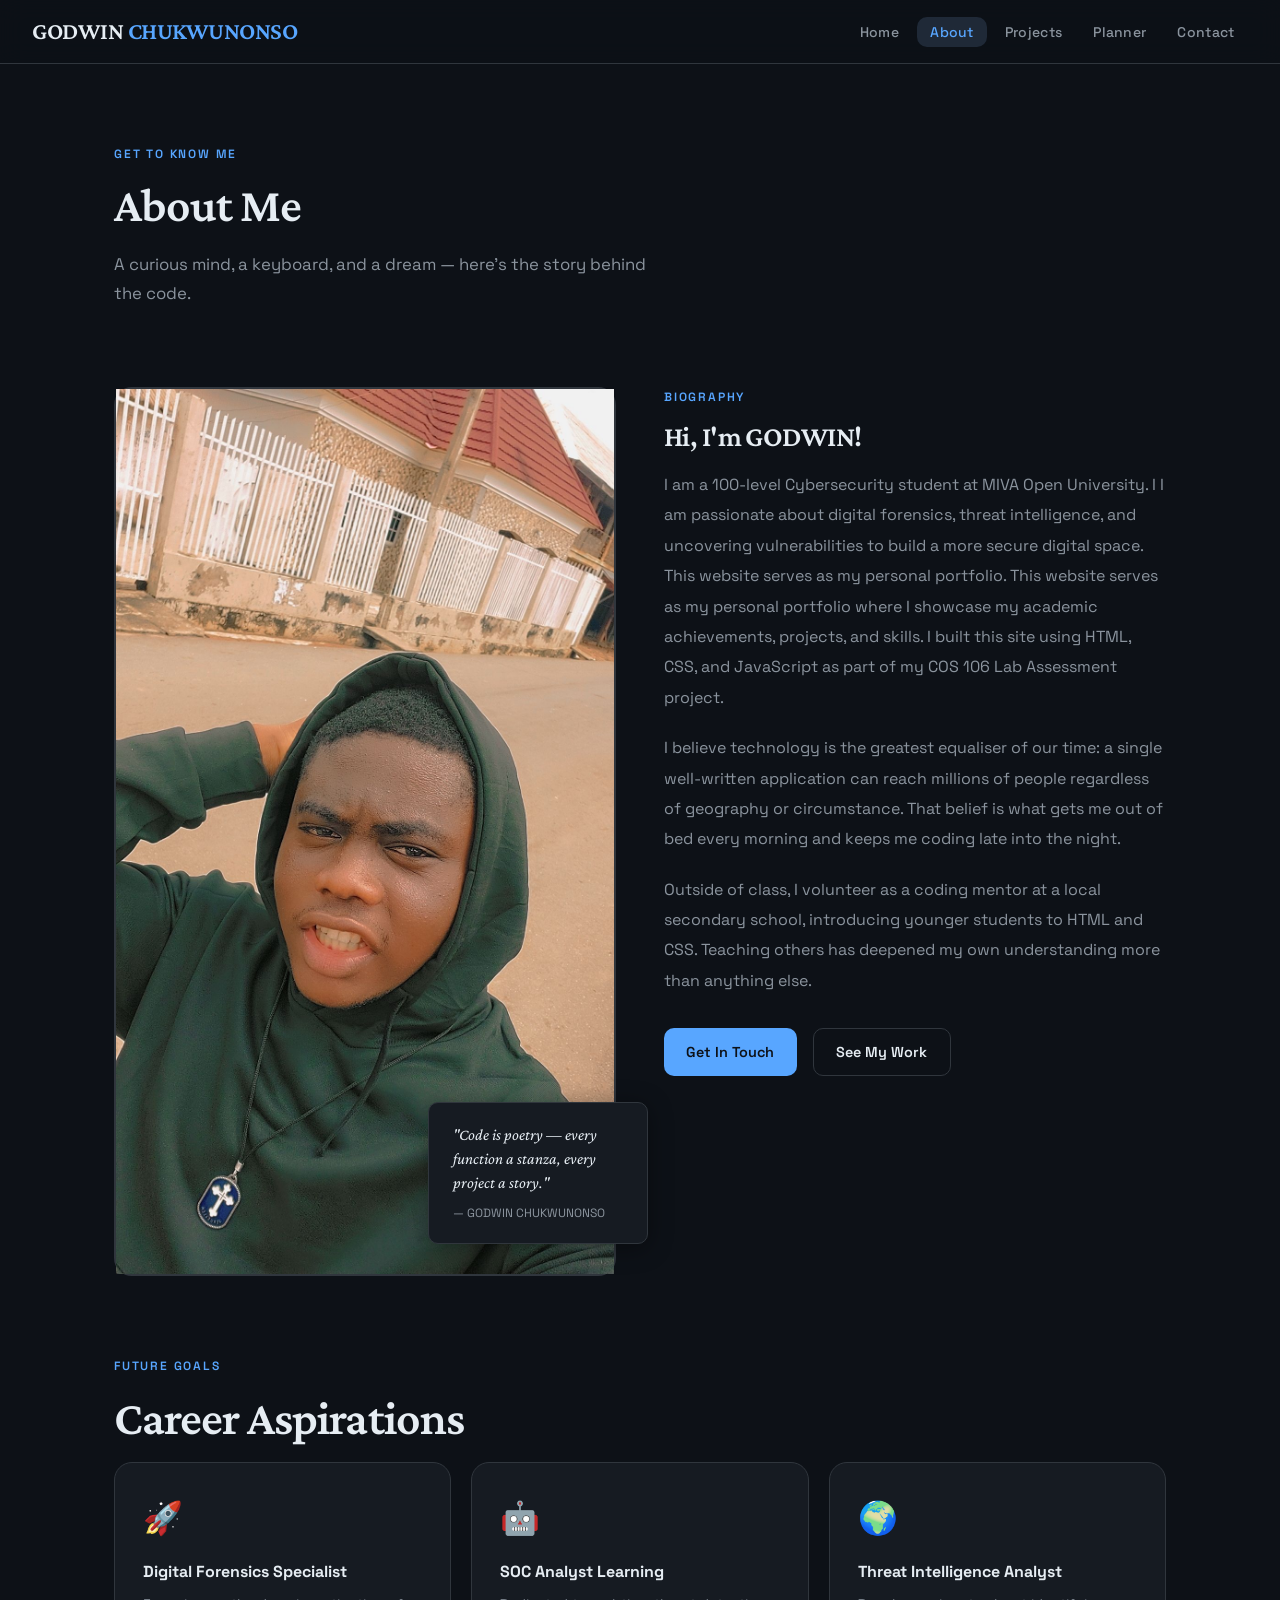
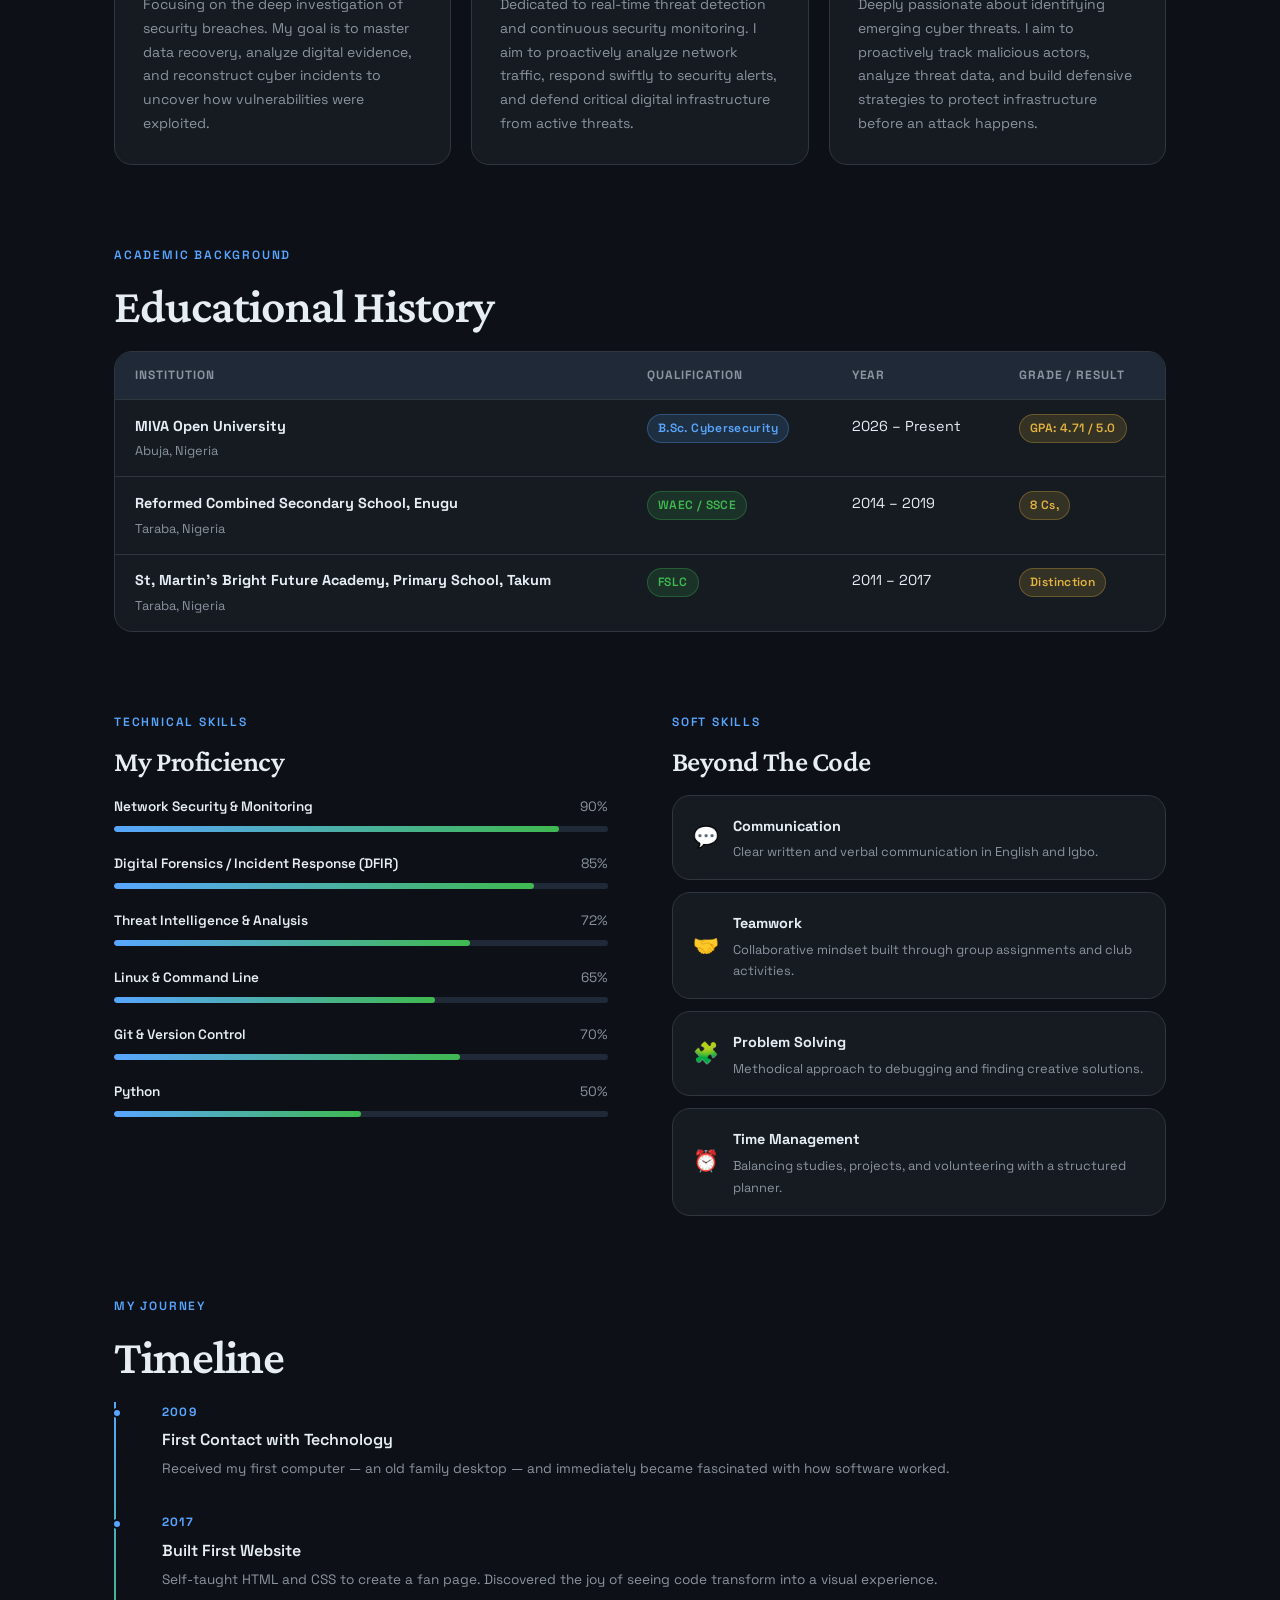
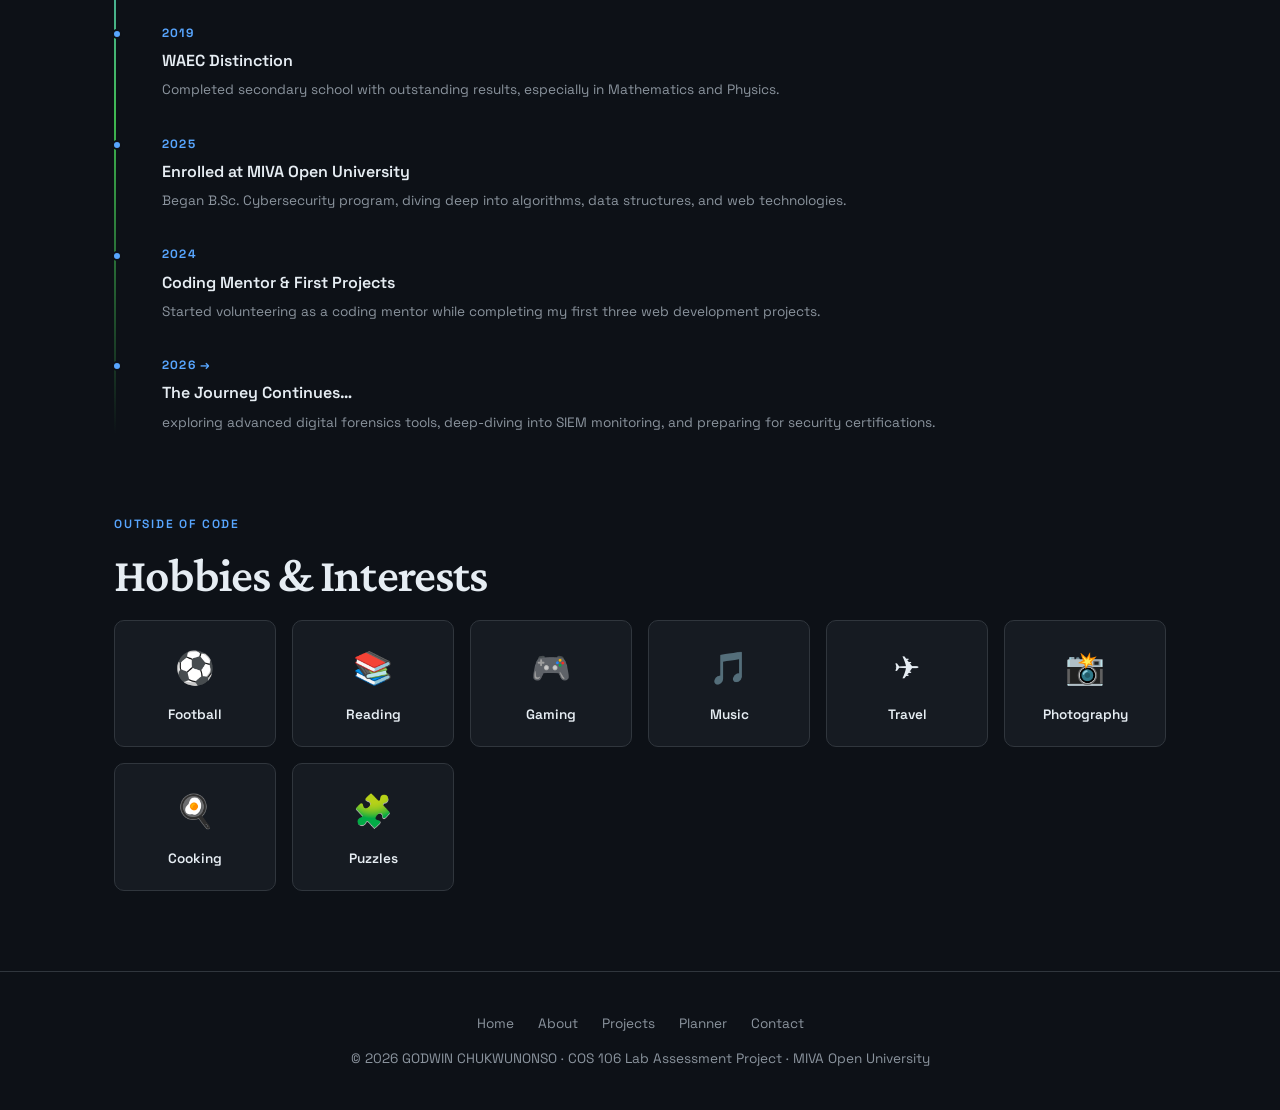
==== commit bfce9337: "Update about.html" ====
--- a/about.html
+++ b/about.html
@@ -57,7 +57,7 @@
             <p class="section-label">Biography</p>
             <h2 class="section-title" style="font-size:1.8rem">Hi, I'm GODWIN!</h2>
             <p style="color:var(--muted);line-height:1.9;margin-bottom:1.25rem">
-              I am a 100-level Cybersecurity student at MIVA Open University. I am passionate about web development and technology, and I love creating websites that solve real-world problems.
+              I am a 100-level Cybersecurity student at MIVA Open University. I I am passionate about digital forensics, threat intelligence, and uncovering vulnerabilities to build a more secure digital space. This website serves as my personal portfolio.
 
 This website serves as my personal portfolio where I showcase my academic achievements, projects, and skills. I built this site using HTML, CSS, and JavaScript as part of my COS 106 Lab Assessment project.
             </p>
@@ -90,21 +90,21 @@
         <div style="display:grid;grid-template-columns:repeat(auto-fill,minmax(280px,1fr));gap:1.25rem">
           <div class="card">
             <div style="font-size:2rem;margin-bottom:0.75rem">🚀</div>
-            <h3 style="font-size:1rem;font-weight:700;margin-bottom:0.5rem">Full-Stack Developer</h3>
+            <h3 style="font-size:1rem;font-weight:700;margin-bottom:0.5rem">Digital Forensics Specialist</h3>
             <p style="font-size:0.875rem;color:var(--muted)">
               Focusing on the deep investigation of security breaches. My goal is to master data recovery, analyze digital evidence, and reconstruct cyber incidents to uncover how vulnerabilities were exploited.
             </p>
           </div>
           <div class="card">
             <div style="font-size:2rem;margin-bottom:0.75rem">🤖</div>
-            <h3 style="font-size:1rem;font-weight:700;margin-bottom:0.5rem">AI & Machine Learning</h3>
+            <h3 style="font-size:1rem;font-weight:700;margin-bottom:0.5rem">SOC Analyst Learning</h3>
             <p style="font-size:0.875rem;color:var(--muted)">
               Dedicated to real-time threat detection and continuous security monitoring. I aim to proactively analyze network traffic, respond swiftly to security alerts, and defend critical digital infrastructure from active threats.
             </p>
           </div>
           <div class="card">
             <div style="font-size:2rem;margin-bottom:0.75rem">🌍</div>
-            <h3 style="font-size:1rem;font-weight:700;margin-bottom:0.5rem">Tech Entrepreneurship</h3>
+            <h3 style="font-size:1rem;font-weight:700;margin-bottom:0.5rem">Threat Intelligence Analyst</h3>
             <p style="font-size:0.875rem;color:var(--muted)">
               Deeply passionate about identifying emerging cyber threats. I aim to proactively track malicious actors, analyze threat data, and build defensive strategies to protect infrastructure before an attack happens.
             </p>
@@ -199,7 +199,7 @@
                 <div class="bar-track"><div class="bar-fill" style="width:65%"></div></div>
               </div>
               <div class="skill-bar-item">
-                <label>Linux & Command Line <span>70%</span></label>
+                <label>Git & Version Control  <span>70%</span></label>
                 <div class="bar-track"><div class="bar-fill" style="width:70%"></div></div>
               </div>
               <div class="skill-bar-item">
@@ -272,7 +272,7 @@
           <div class="timeline-item">
             <div class="timeline-year">2025</div>
             <div class="timeline-title">Enrolled at MIVA Open University</div>
-            <div class="timeline-sub">Began B.Sc. Computer Science program, diving deep into algorithms, data structures, and web technologies.</div>
+            <div class="timeline-sub">Began B.Sc. Cybersecurity program, diving deep into algorithms, data structures, and web technologies.</div>
           </div>
           <div class="timeline-item">
             <div class="timeline-year">2024</div>
@@ -282,7 +282,7 @@
           <div class="timeline-item" style="padding-bottom:0">
             <div class="timeline-year">2026 →</div>
             <div class="timeline-title">The Journey Continues…</div>
-            <div class="timeline-sub">Seeking an internship, deepening JavaScript skills, and exploring Python for data science.</div>
+            <div class="timeline-sub">exploring advanced digital forensics tools, deep-diving into SIEM monitoring, and preparing for security certifications.</div>
           </div>
         </div>
       </div>
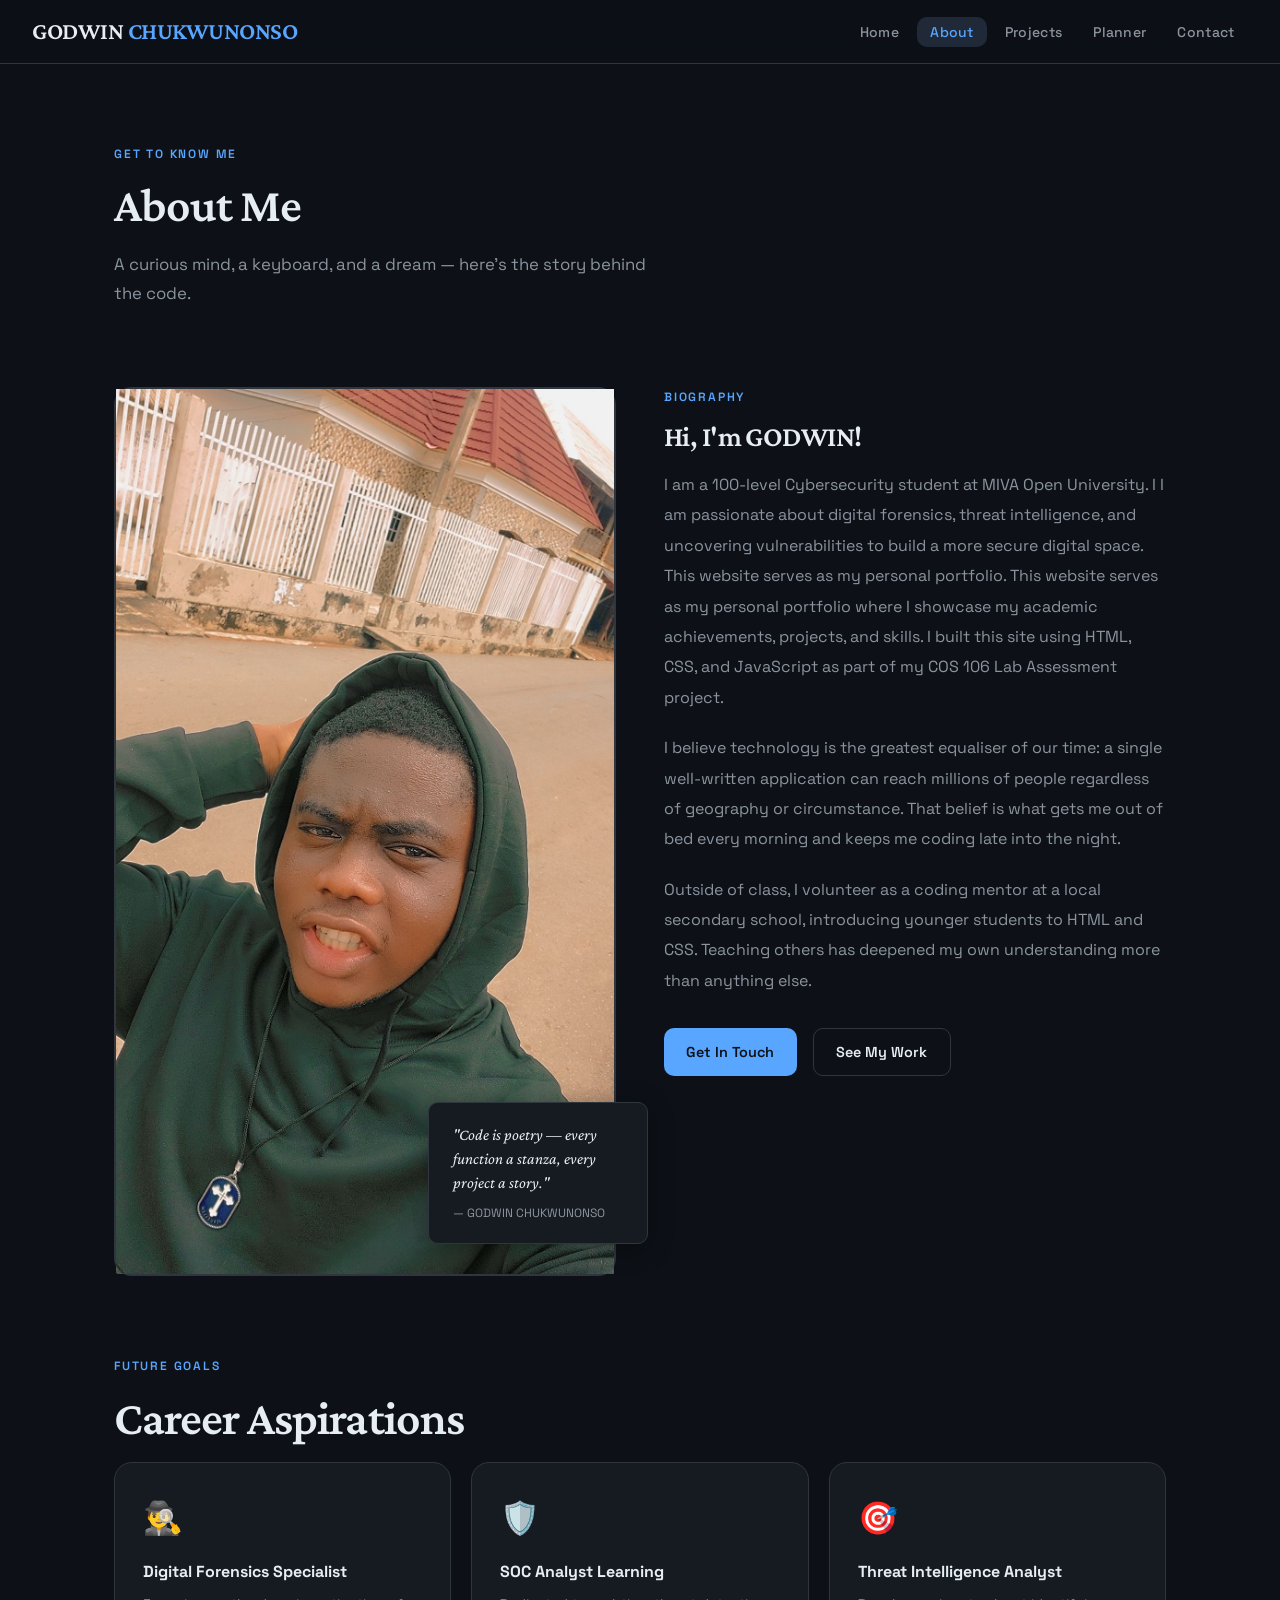
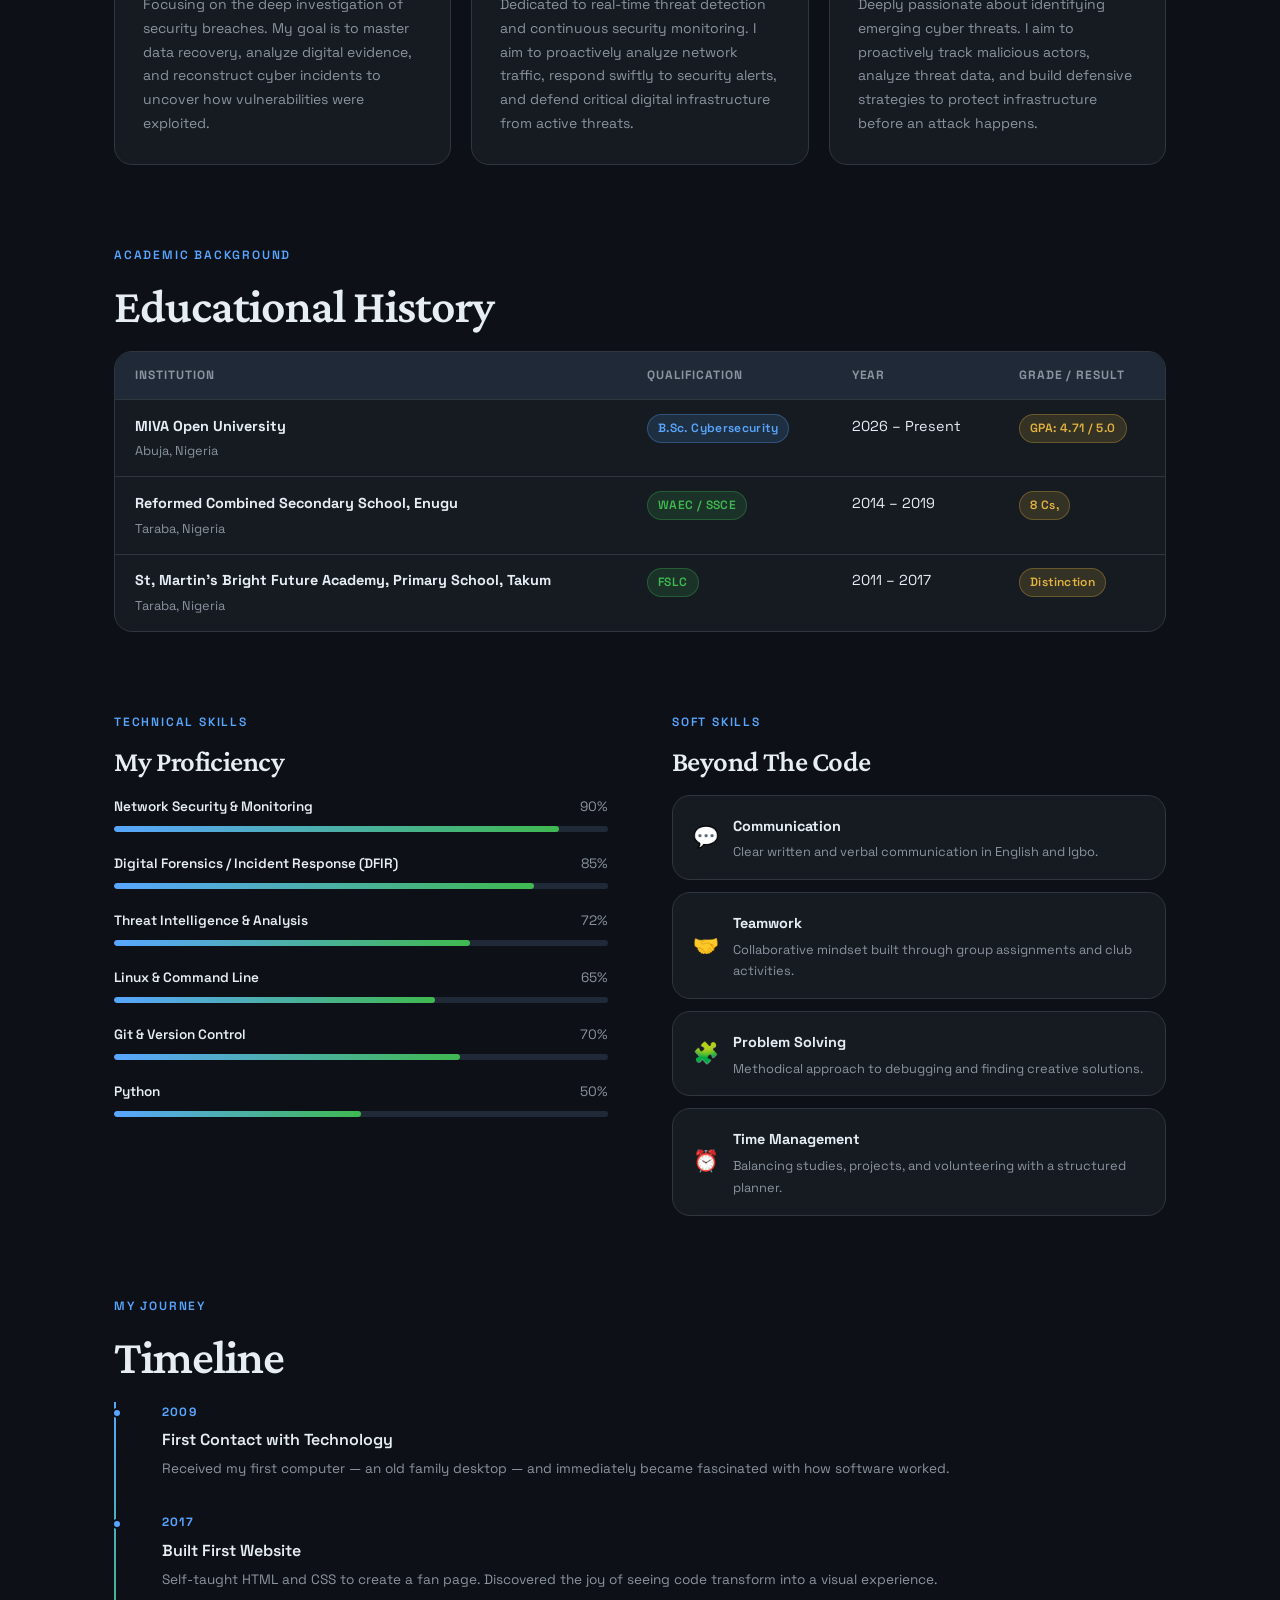
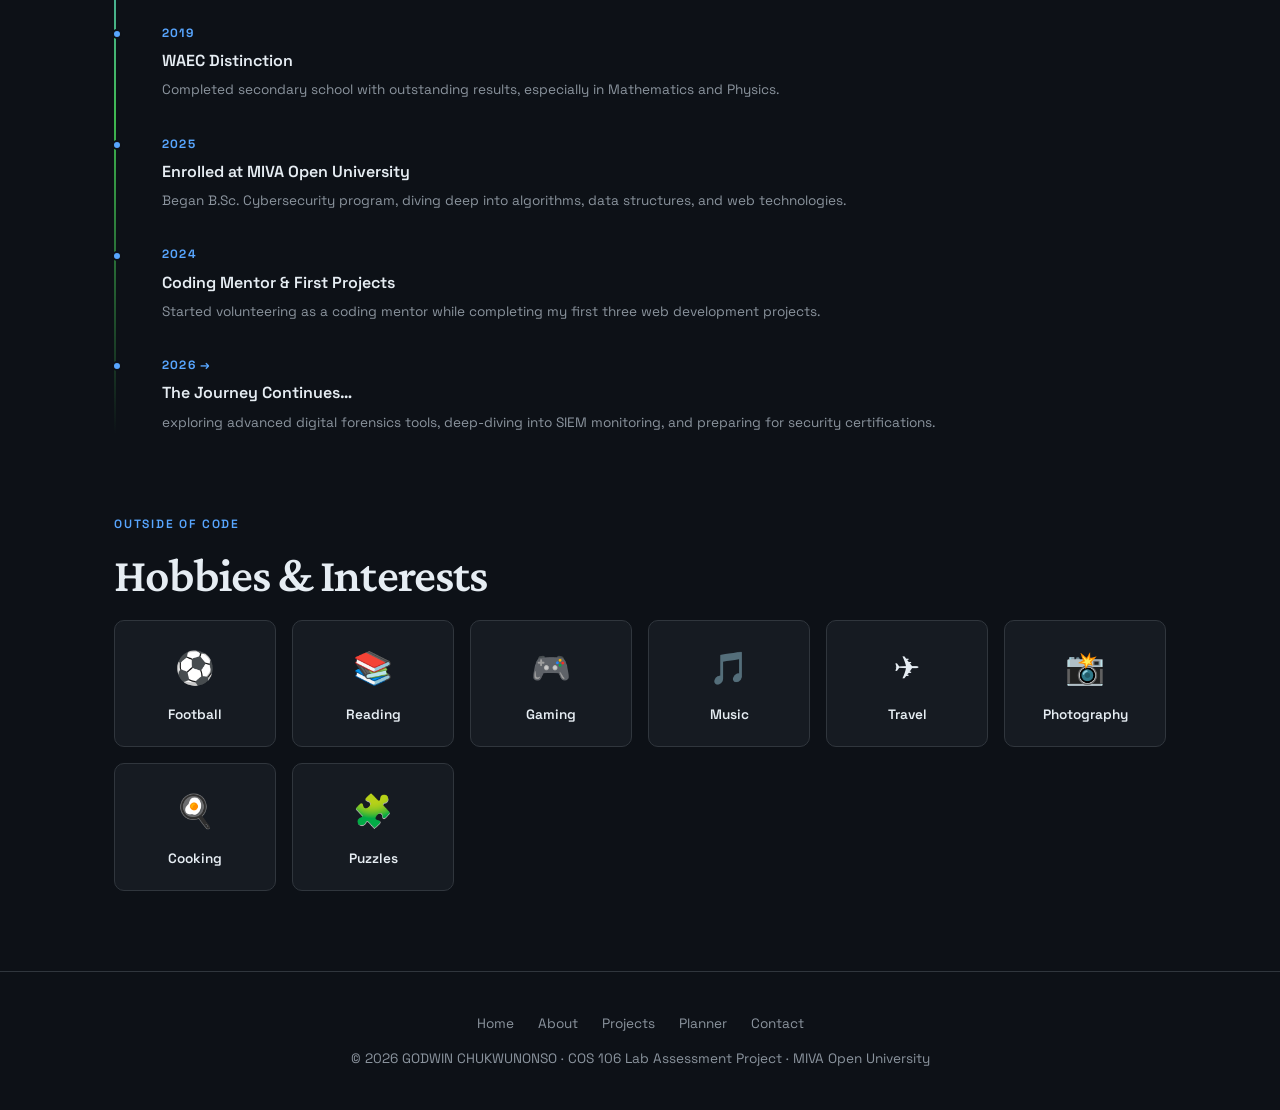
==== commit b45d7949: "Update about.html" ====
--- a/about.html
+++ b/about.html
@@ -89,21 +89,21 @@
         <h2 class="section-title">Career Aspirations</h2>
         <div style="display:grid;grid-template-columns:repeat(auto-fill,minmax(280px,1fr));gap:1.25rem">
           <div class="card">
-            <div style="font-size:2rem;margin-bottom:0.75rem">🚀</div>
+            <div style="font-size:2rem;margin-bottom:0.75rem">🕵️‍♂️</div>
             <h3 style="font-size:1rem;font-weight:700;margin-bottom:0.5rem">Digital Forensics Specialist</h3>
             <p style="font-size:0.875rem;color:var(--muted)">
               Focusing on the deep investigation of security breaches. My goal is to master data recovery, analyze digital evidence, and reconstruct cyber incidents to uncover how vulnerabilities were exploited.
             </p>
           </div>
           <div class="card">
-            <div style="font-size:2rem;margin-bottom:0.75rem">🤖</div>
+            <div style="font-size:2rem;margin-bottom:0.75rem">🛡️</div>
             <h3 style="font-size:1rem;font-weight:700;margin-bottom:0.5rem">SOC Analyst Learning</h3>
             <p style="font-size:0.875rem;color:var(--muted)">
               Dedicated to real-time threat detection and continuous security monitoring. I aim to proactively analyze network traffic, respond swiftly to security alerts, and defend critical digital infrastructure from active threats.
             </p>
           </div>
           <div class="card">
-            <div style="font-size:2rem;margin-bottom:0.75rem">🌍</div>
+            <div style="font-size:2rem;margin-bottom:0.75rem">🎯</div>
             <h3 style="font-size:1rem;font-weight:700;margin-bottom:0.5rem">Threat Intelligence Analyst</h3>
             <p style="font-size:0.875rem;color:var(--muted)">
               Deeply passionate about identifying emerging cyber threats. I aim to proactively track malicious actors, analyze threat data, and build defensive strategies to protect infrastructure before an attack happens.
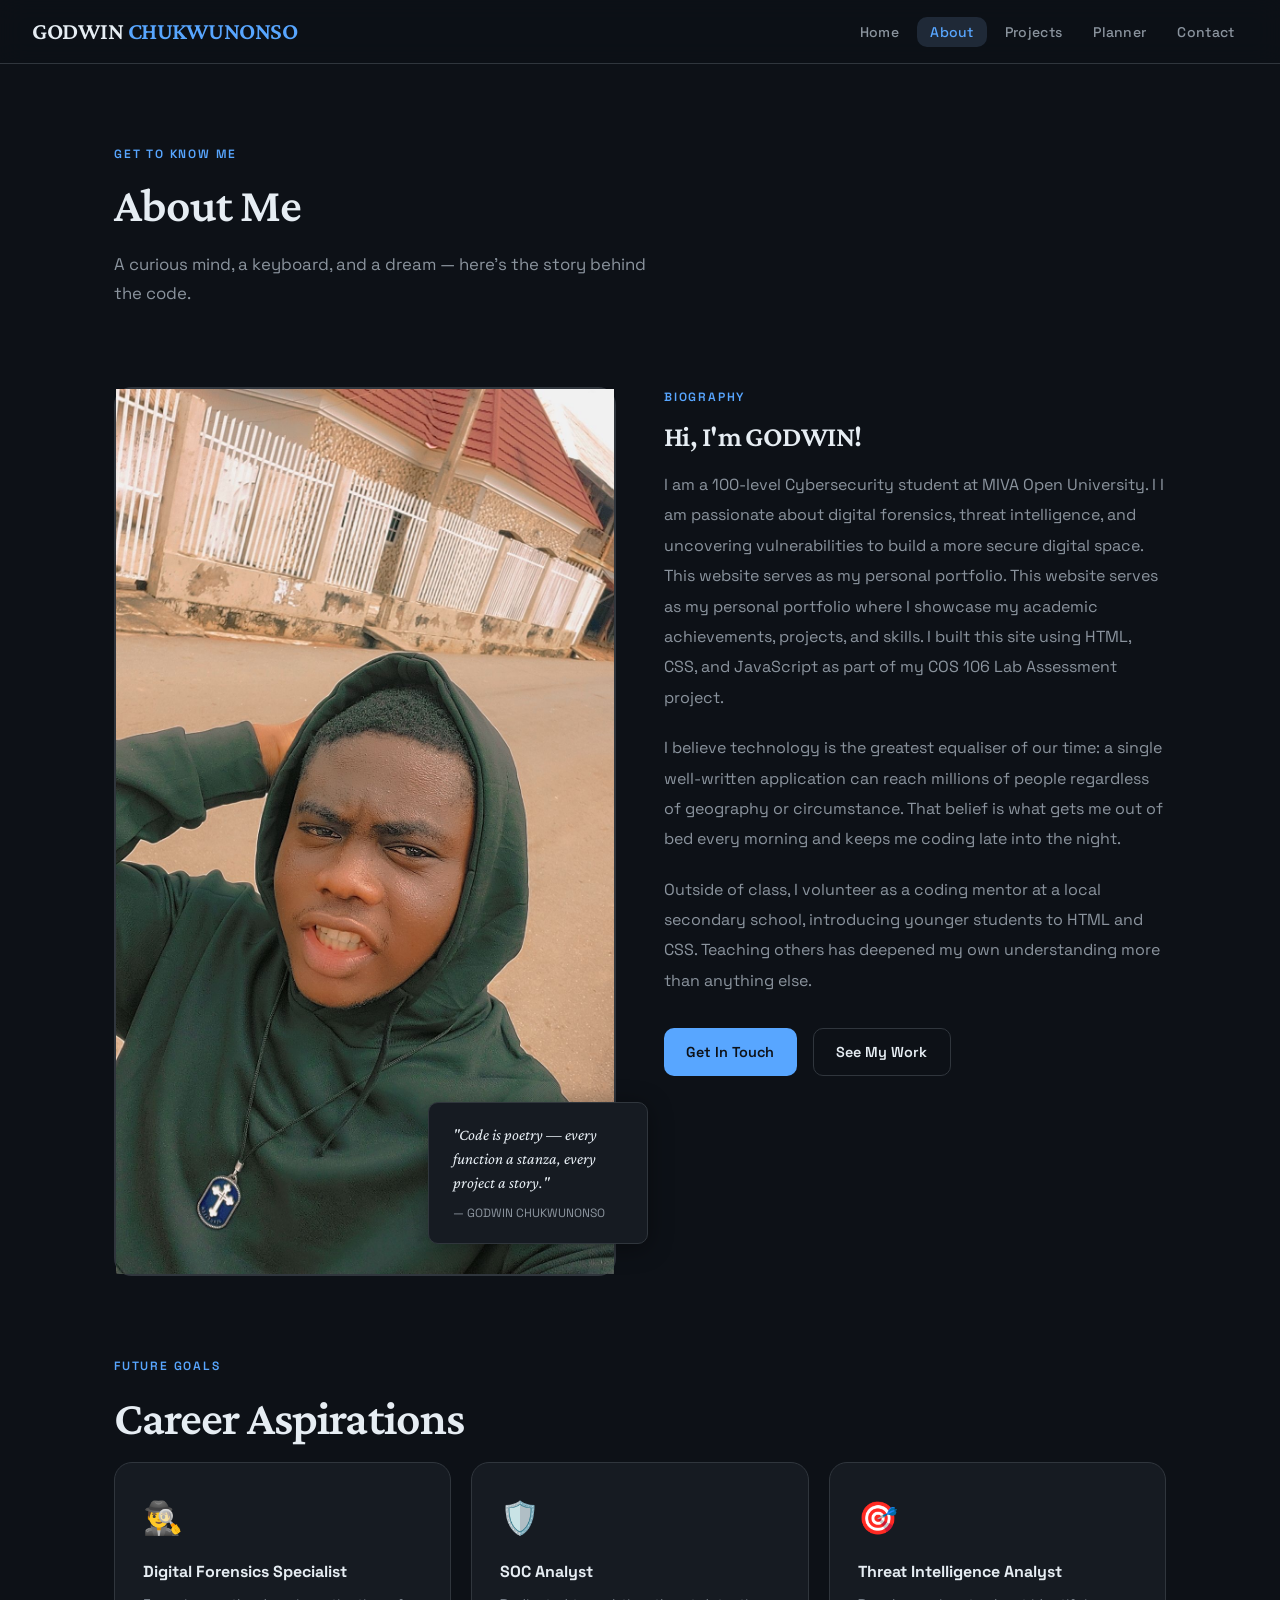
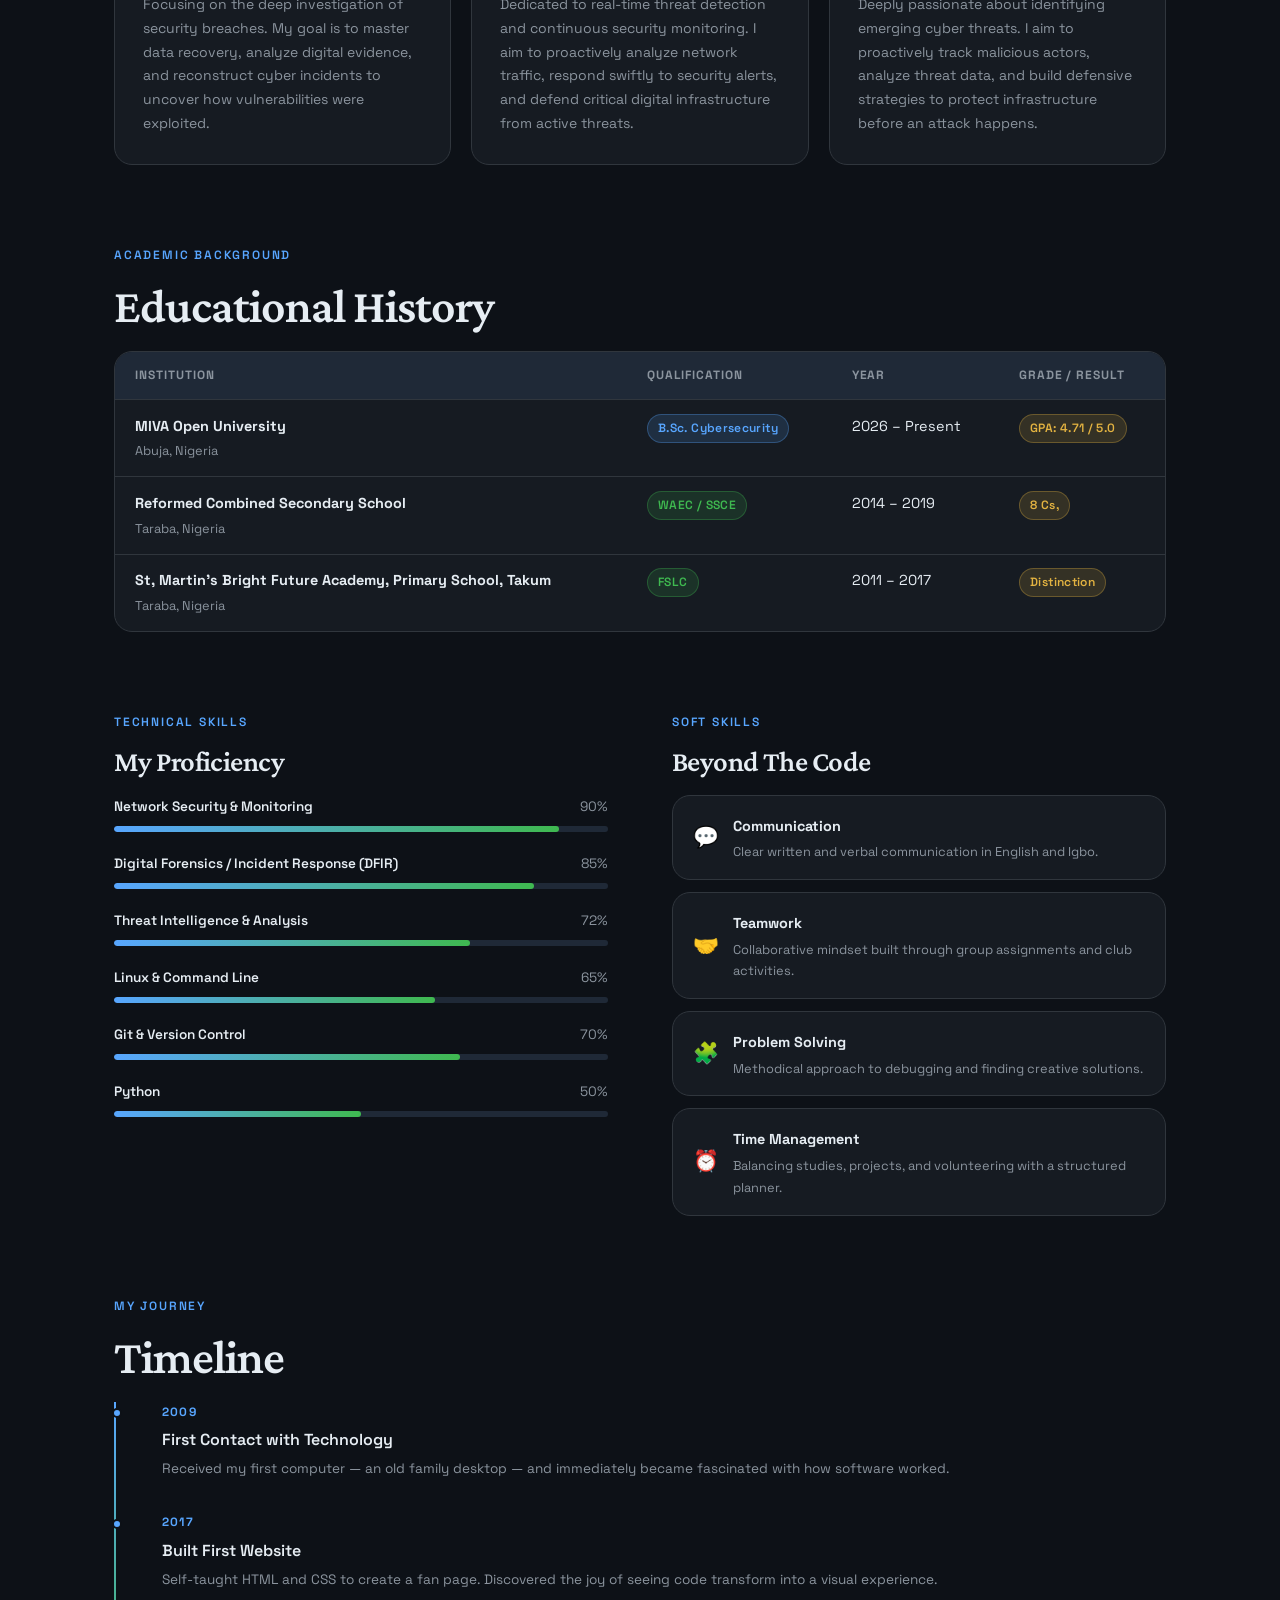
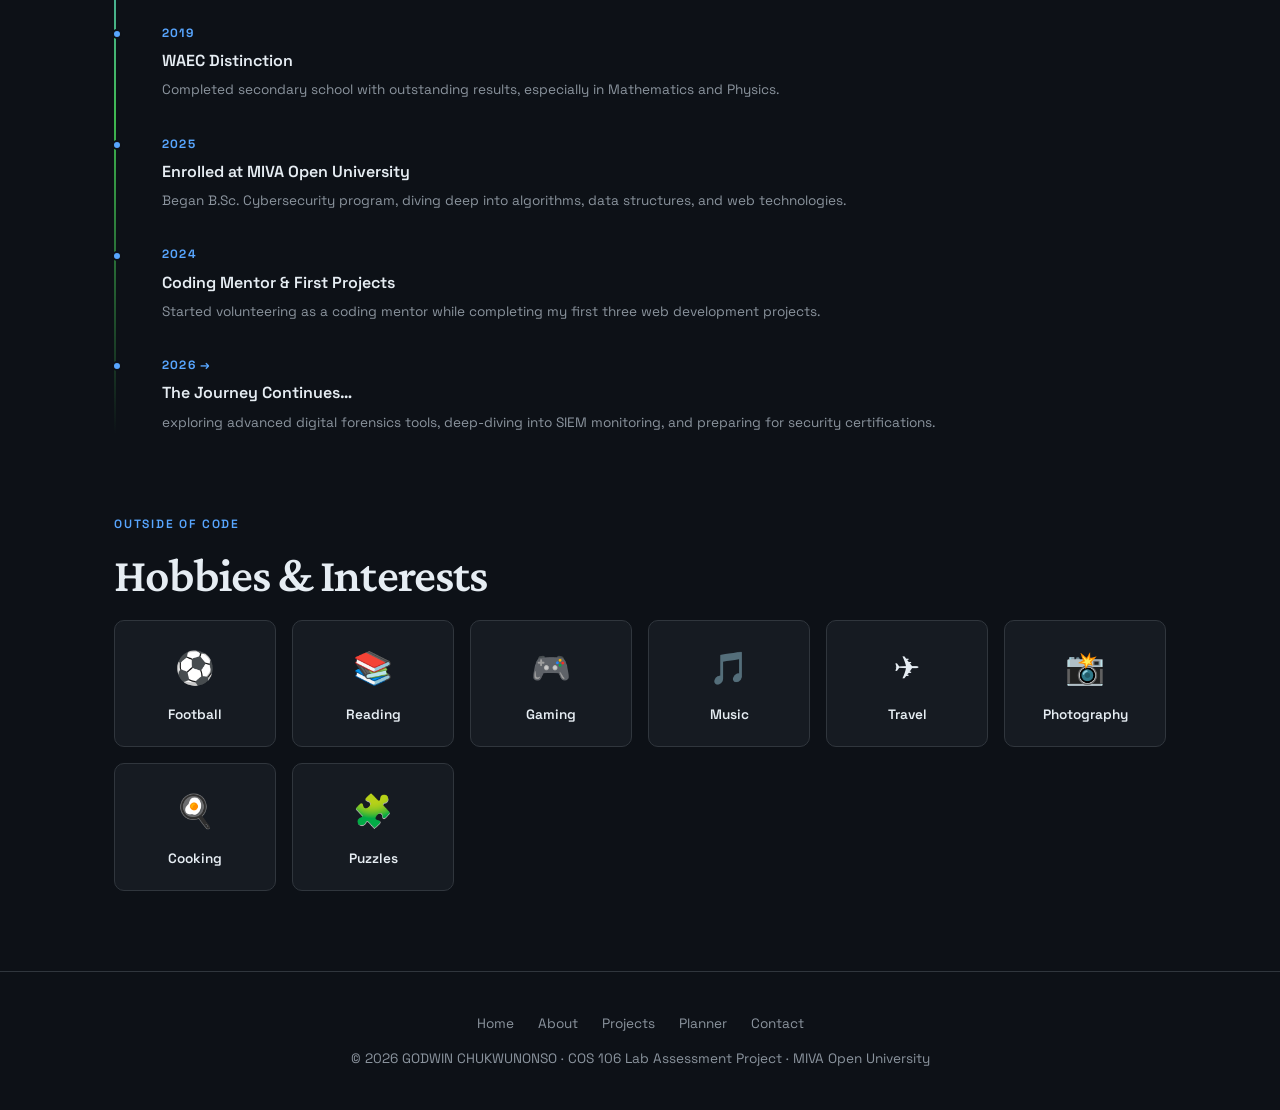
==== commit f3f7cf4b: "Update about.html" ====
--- a/about.html
+++ b/about.html
@@ -97,7 +97,7 @@
           </div>
           <div class="card">
             <div style="font-size:2rem;margin-bottom:0.75rem">🛡️</div>
-            <h3 style="font-size:1rem;font-weight:700;margin-bottom:0.5rem">SOC Analyst Learning</h3>
+            <h3 style="font-size:1rem;font-weight:700;margin-bottom:0.5rem">SOC Analyst</h3>
             <p style="font-size:0.875rem;color:var(--muted)">
               Dedicated to real-time threat detection and continuous security monitoring. I aim to proactively analyze network traffic, respond swiftly to security alerts, and defend critical digital infrastructure from active threats.
             </p>
@@ -144,7 +144,7 @@
               </tr>
               <tr>
                 <td>
-                  <strong>Reformed Combined Secondary School, Enugu</strong><br>
+                  <strong>Reformed Combined Secondary School</strong><br>
                   <span style="font-size:0.8rem;color:var(--muted)">Taraba, Nigeria</span>
                 </td>
                 <td>
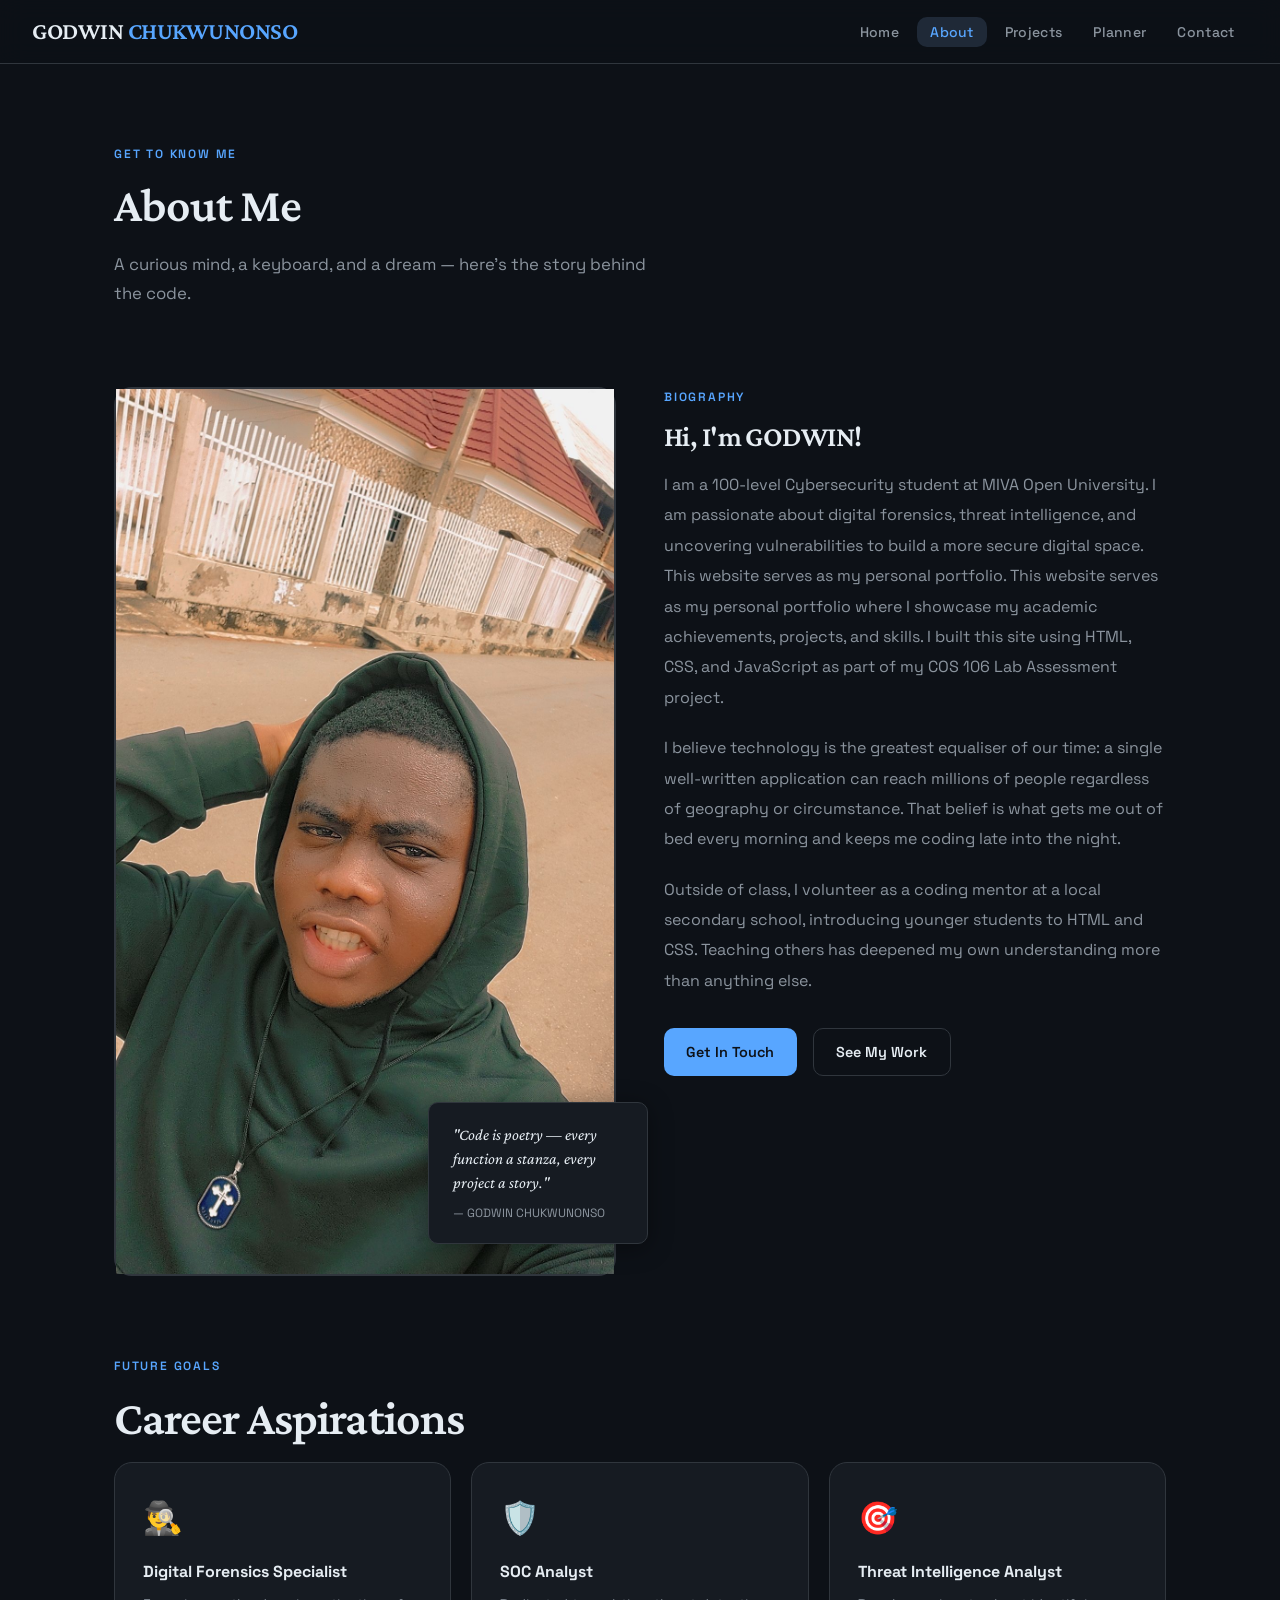
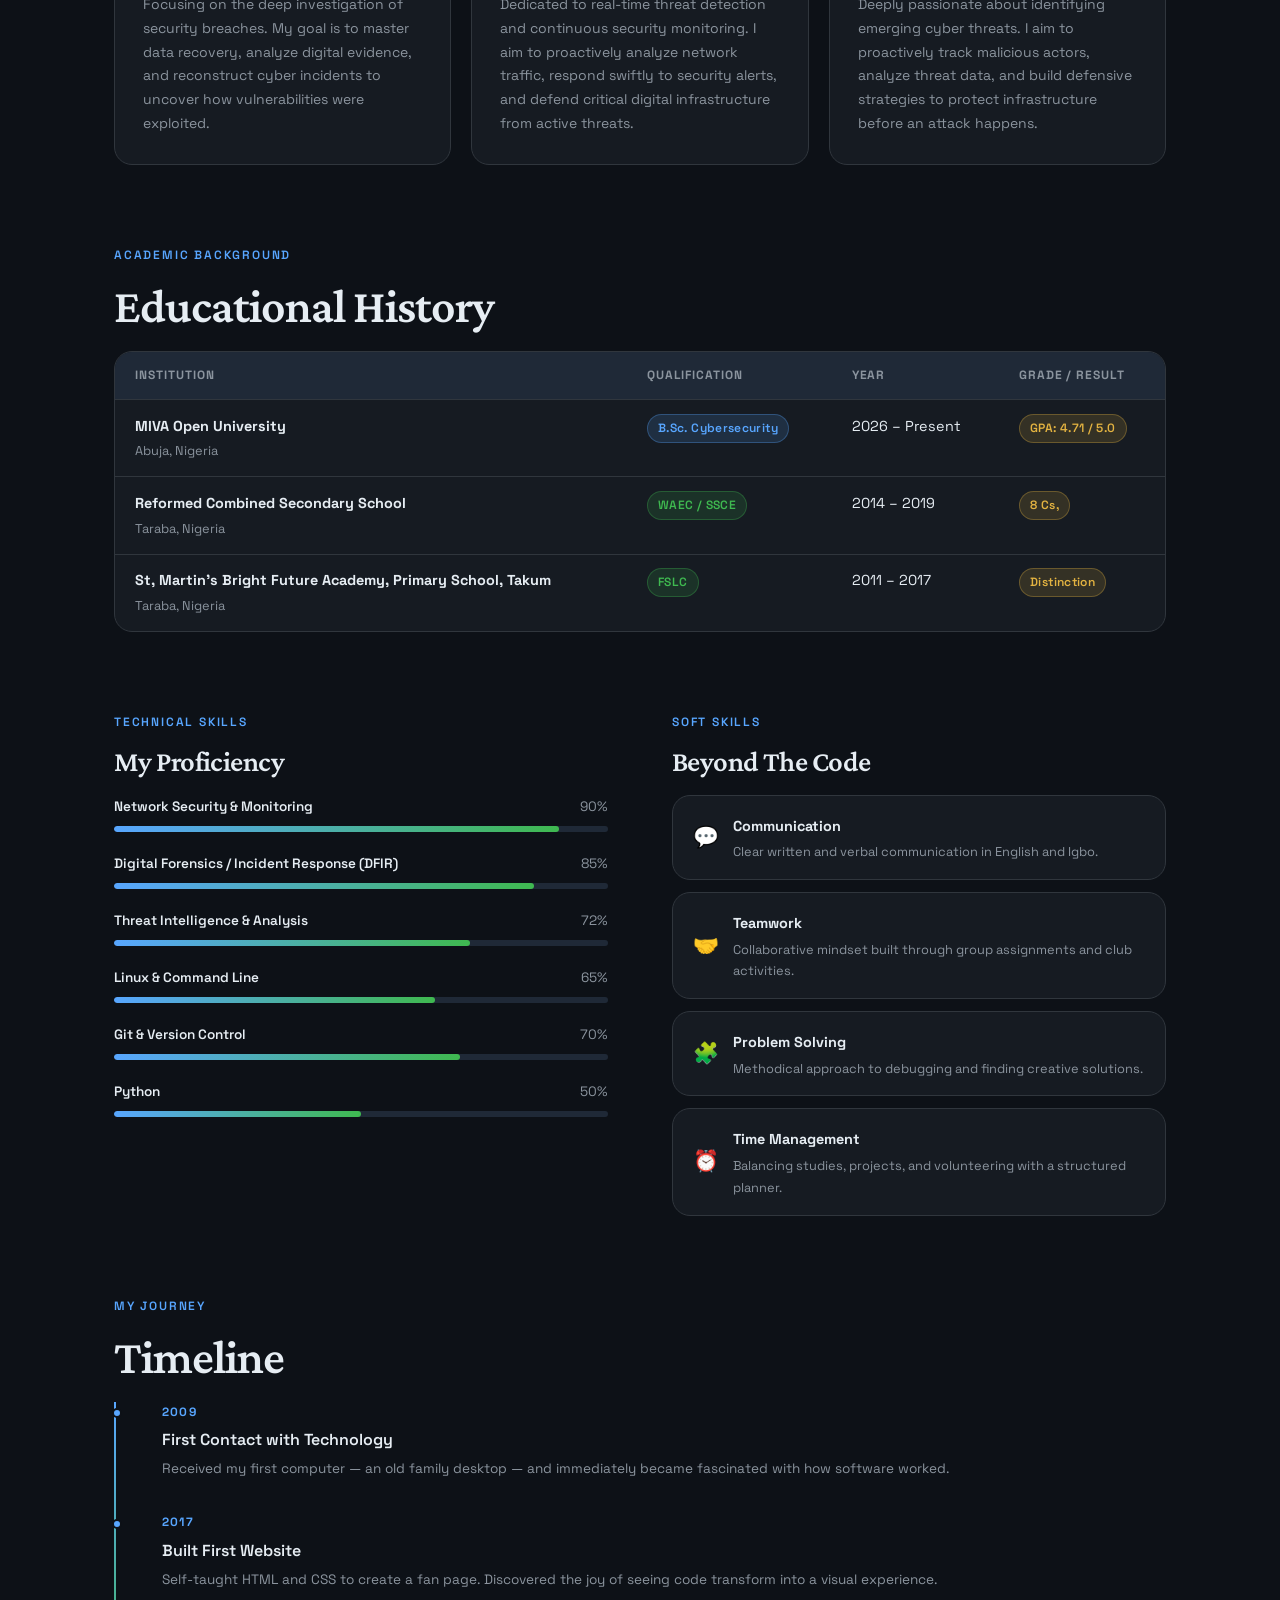
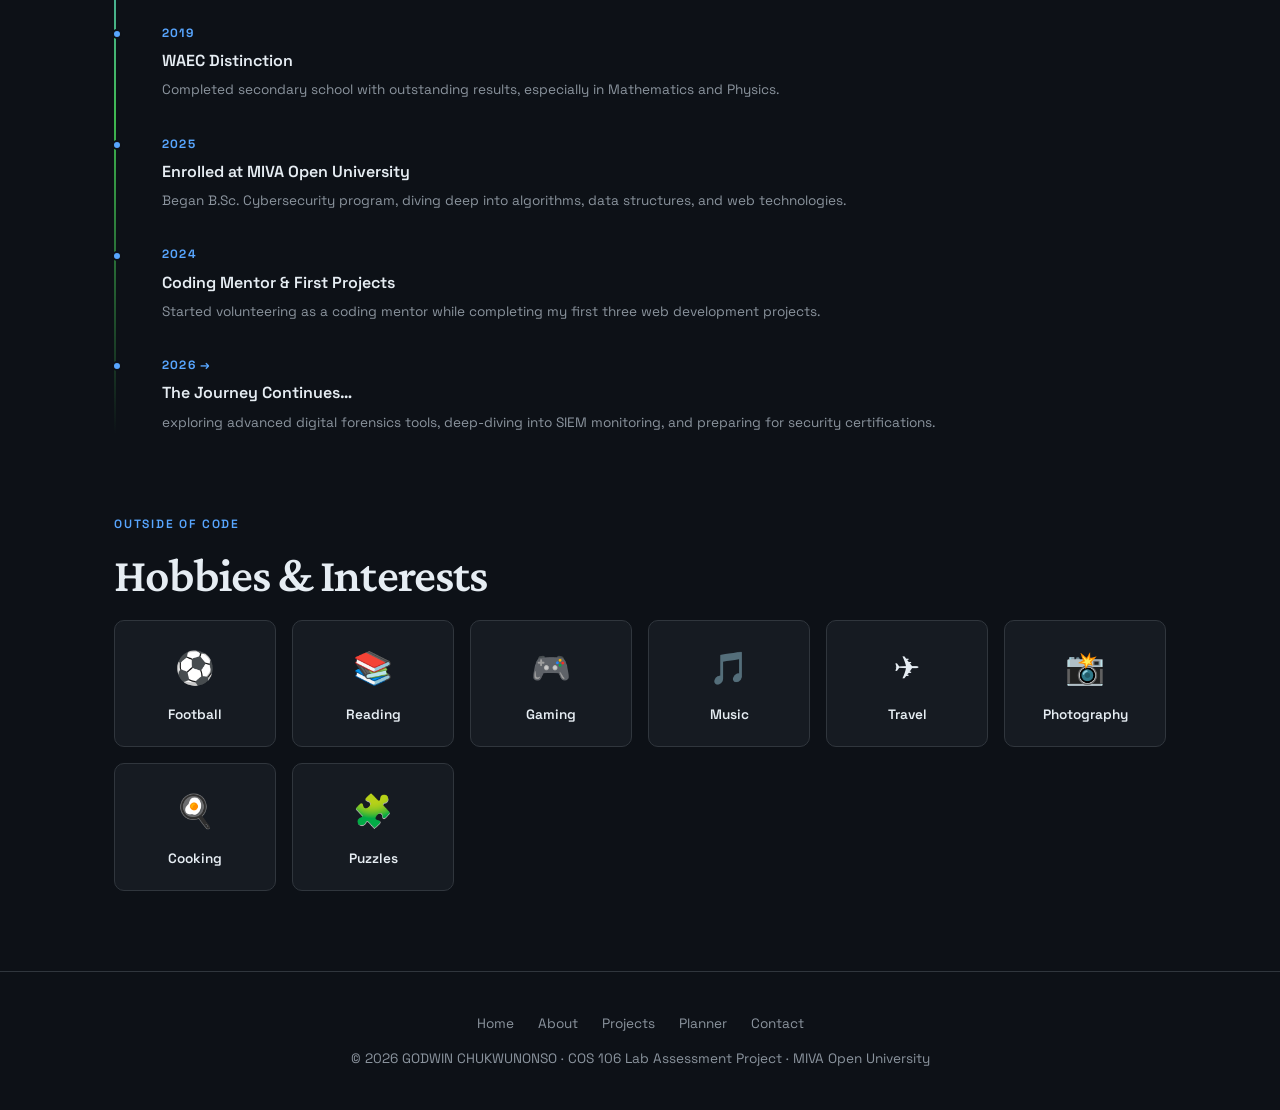
==== commit e8a72f3a: "Update about.html" ====
--- a/about.html
+++ b/about.html
@@ -57,7 +57,7 @@
             <p class="section-label">Biography</p>
             <h2 class="section-title" style="font-size:1.8rem">Hi, I'm GODWIN!</h2>
             <p style="color:var(--muted);line-height:1.9;margin-bottom:1.25rem">
-              I am a 100-level Cybersecurity student at MIVA Open University. I I am passionate about digital forensics, threat intelligence, and uncovering vulnerabilities to build a more secure digital space. This website serves as my personal portfolio.
+              I am a 100-level Cybersecurity student at MIVA Open University. I am passionate about digital forensics, threat intelligence, and uncovering vulnerabilities to build a more secure digital space. This website serves as my personal portfolio.
 
 This website serves as my personal portfolio where I showcase my academic achievements, projects, and skills. I built this site using HTML, CSS, and JavaScript as part of my COS 106 Lab Assessment project.
             </p>
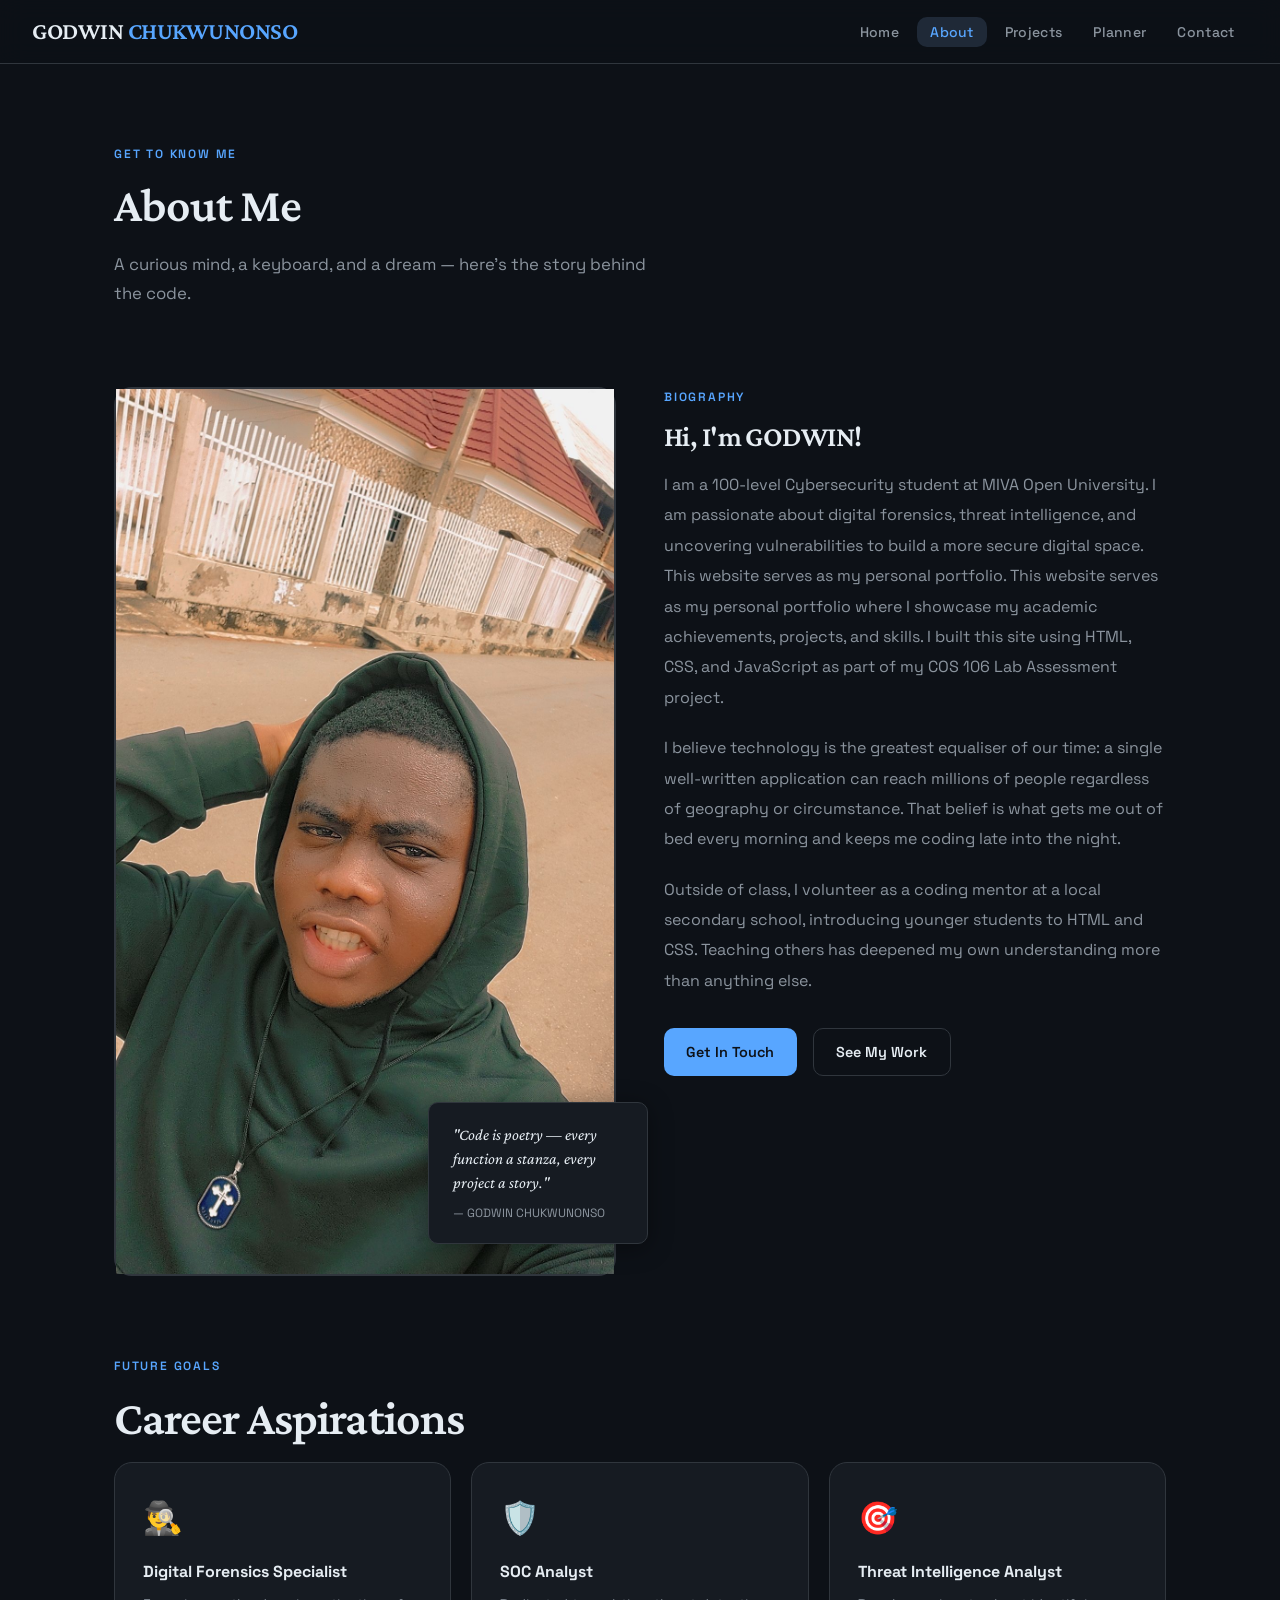
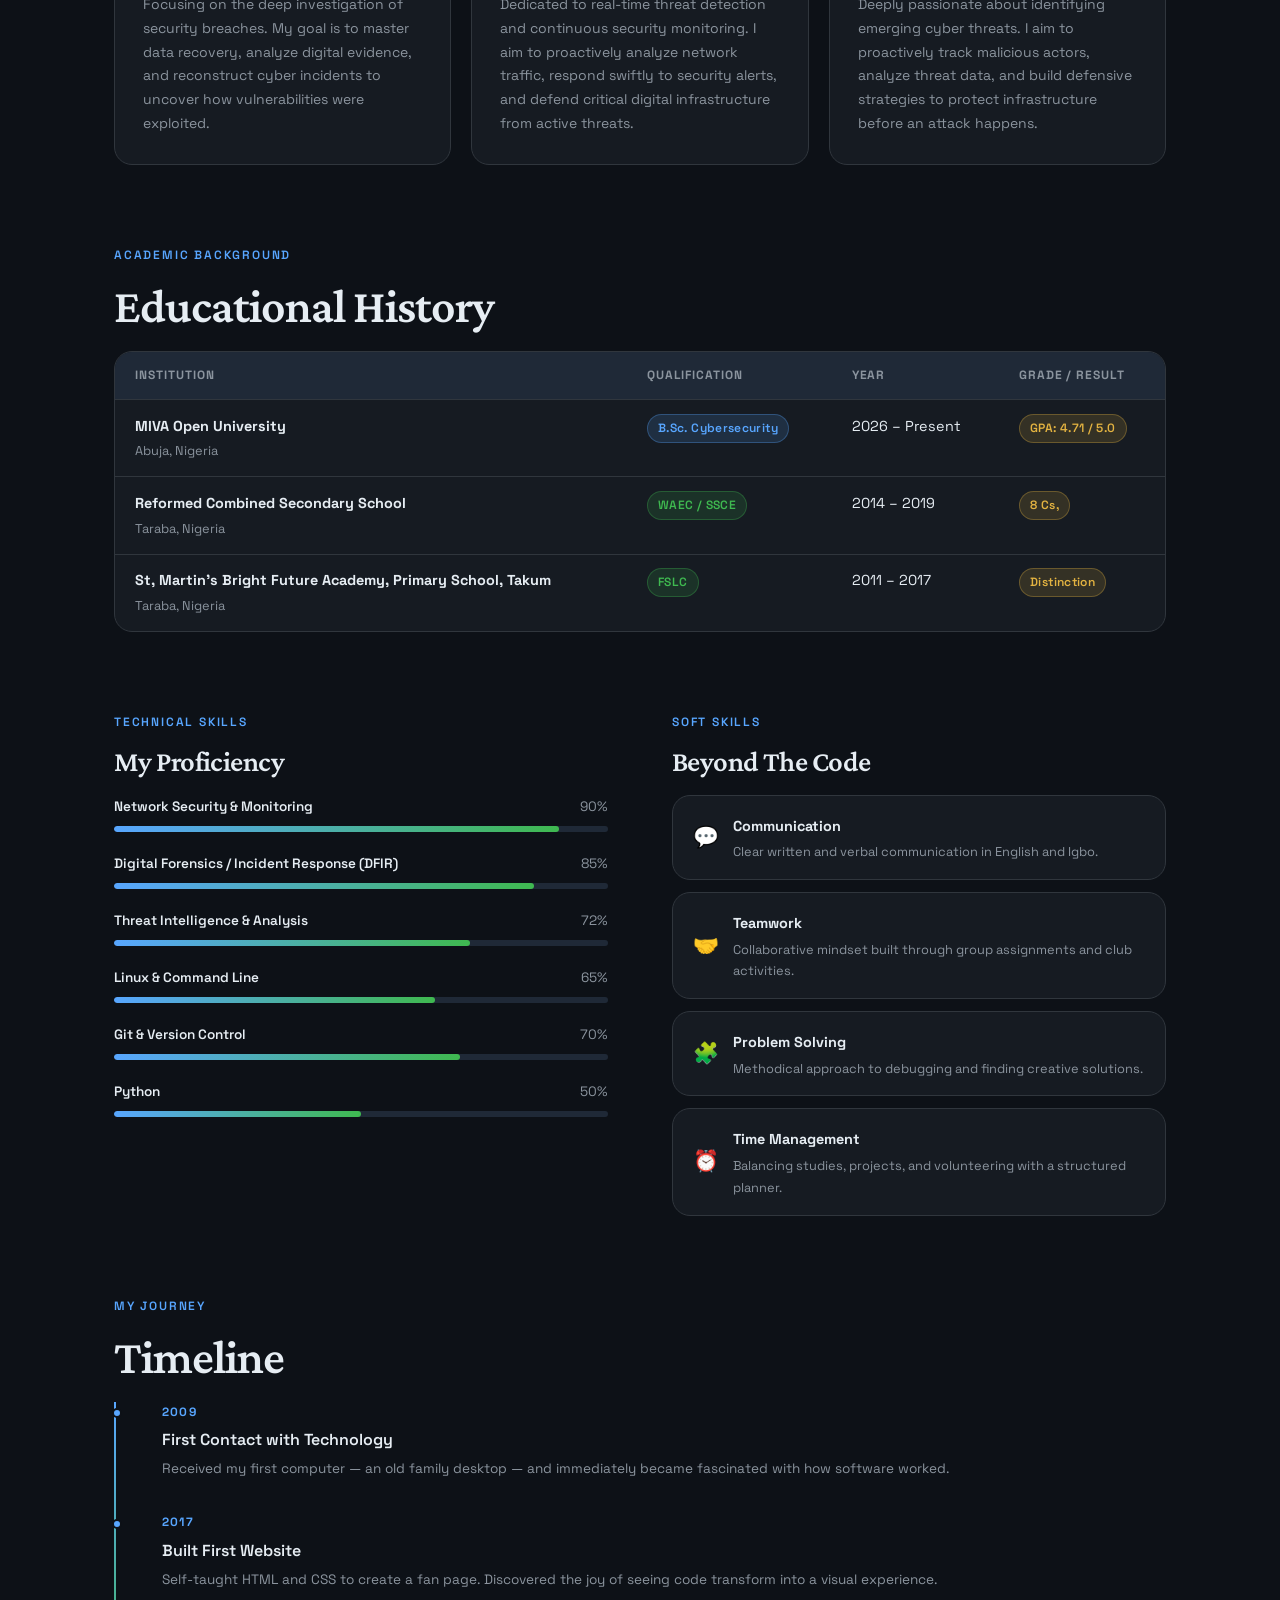
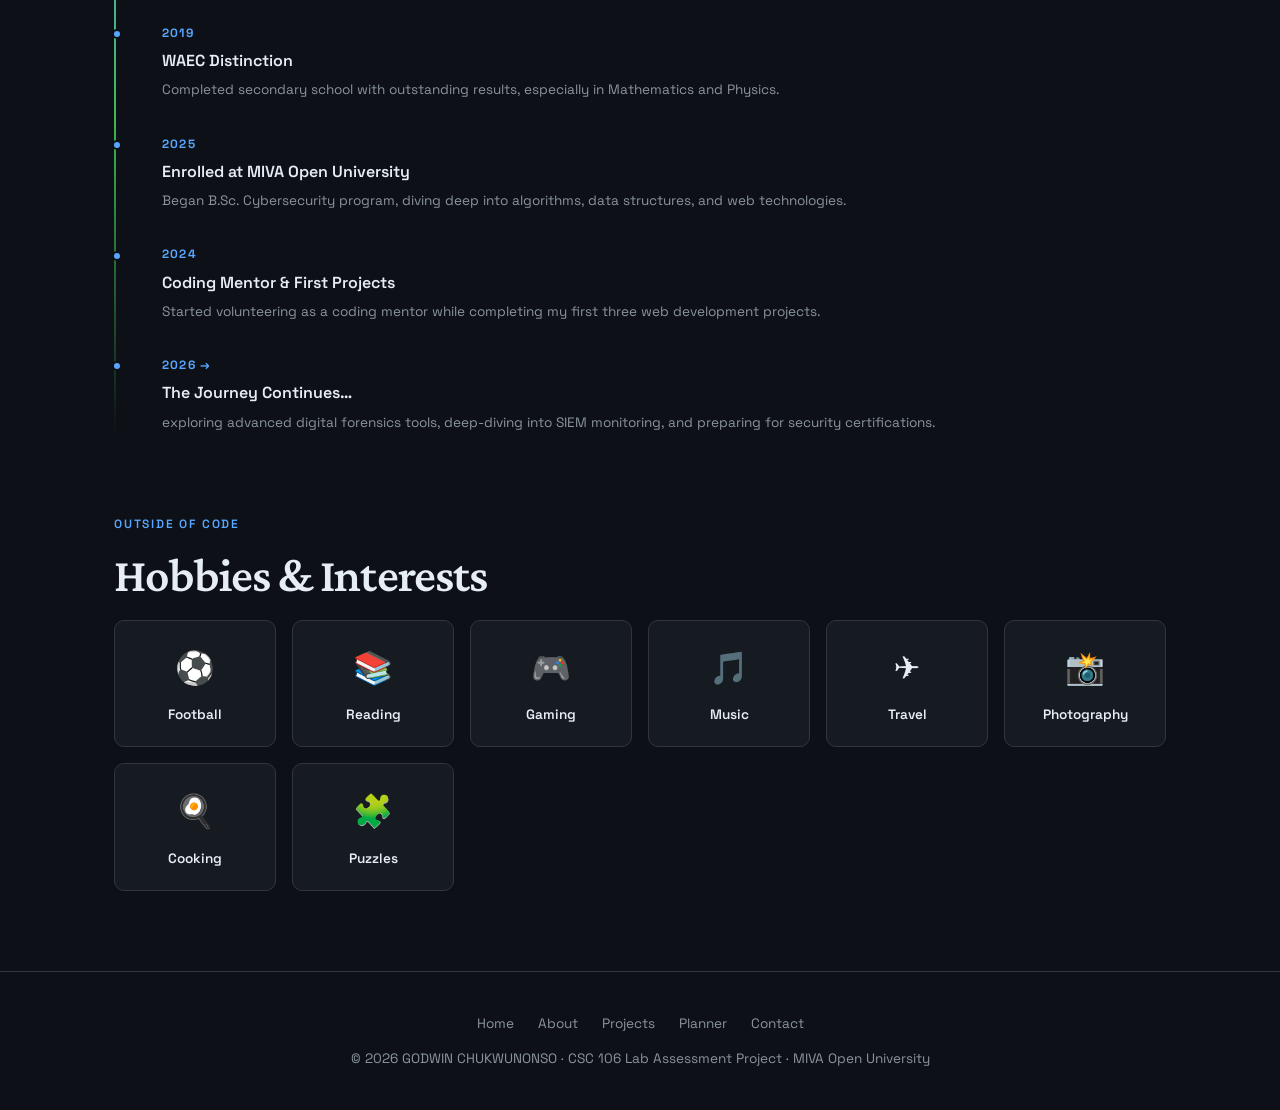
==== commit 87ba4d8e: "Update about.html" ====
--- a/about.html
+++ b/about.html
@@ -317,7 +317,7 @@
           <a href="planner.html">Planner</a>
           <a href="contact.html">Contact</a>
         </div>
-        <p>© <span class="year"></span> GODWIN CHUKWUNONSO · COS 106 Lab Assessment Project · MIVA Open University</p>
+        <p>© <span class="year"></span> GODWIN CHUKWUNONSO · CSC 106 Lab Assessment Project · MIVA Open University</p>
       </div>
     </div>
   </footer>
